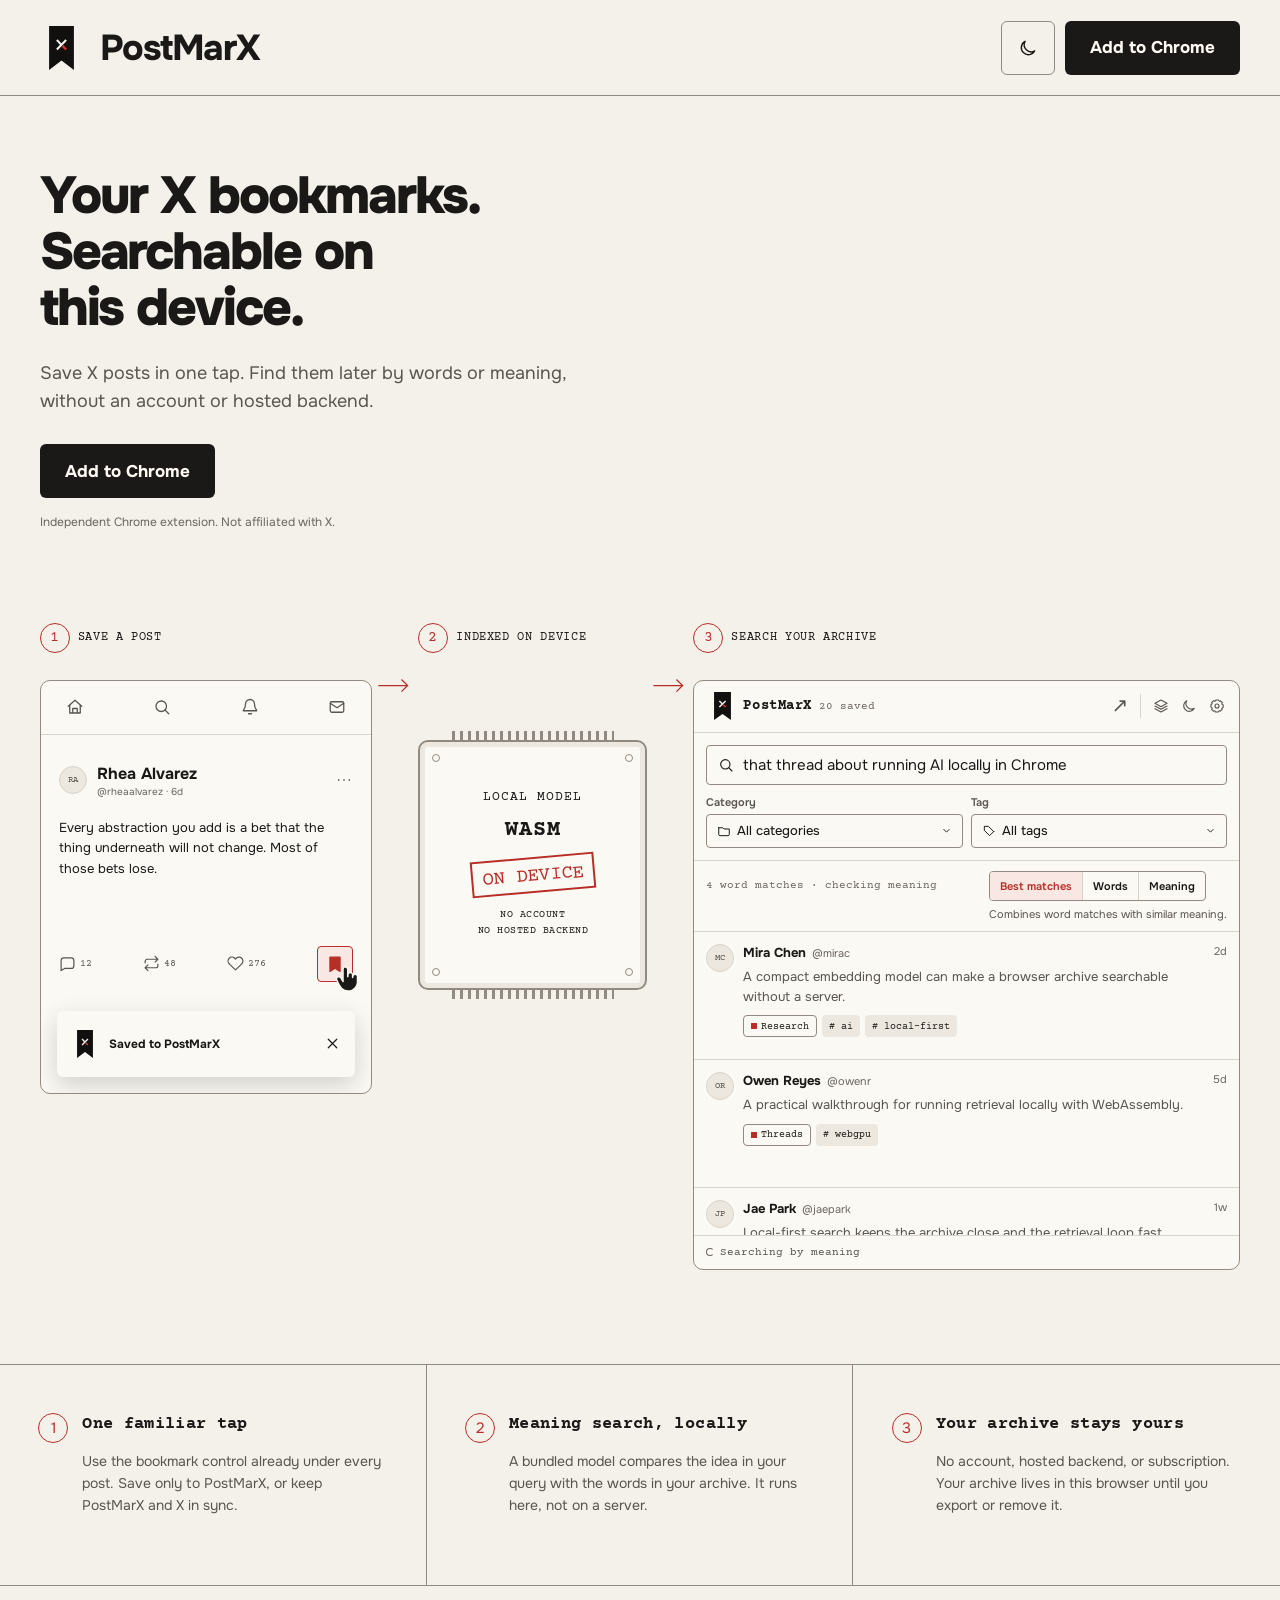
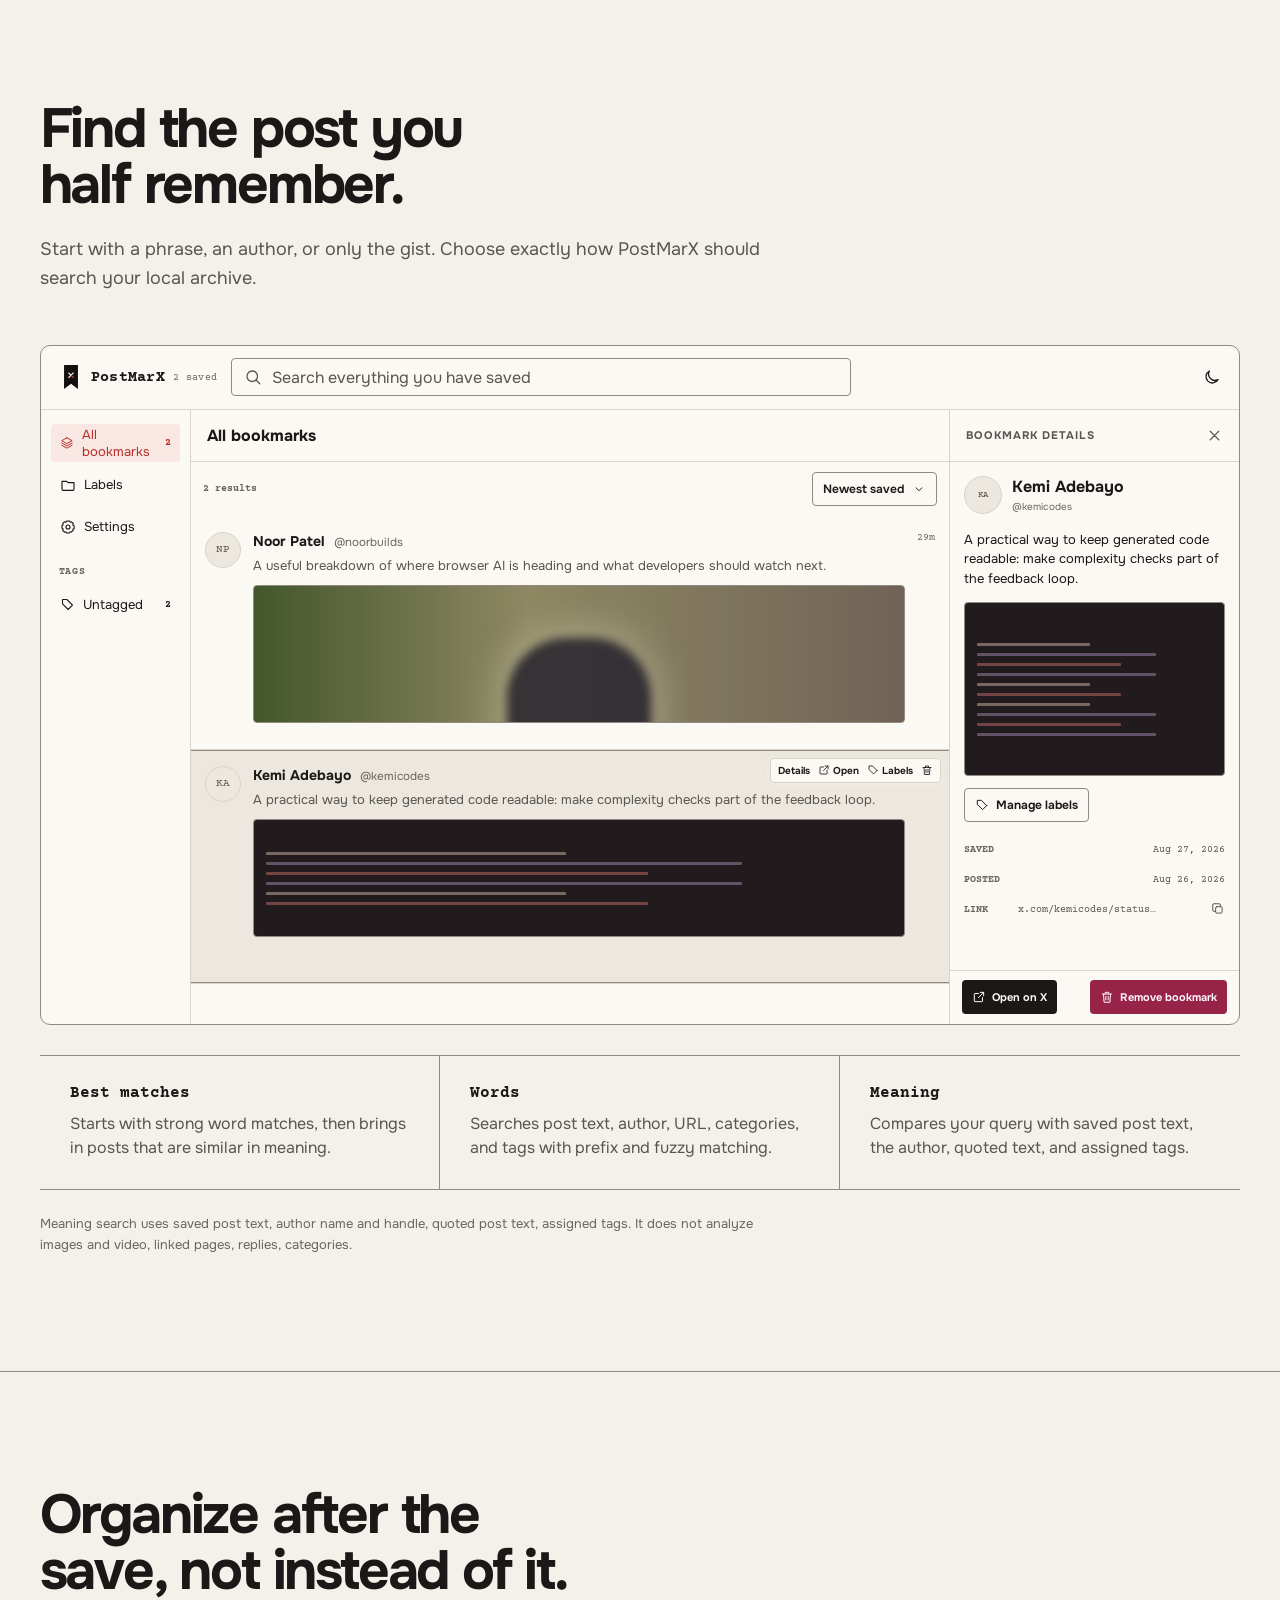
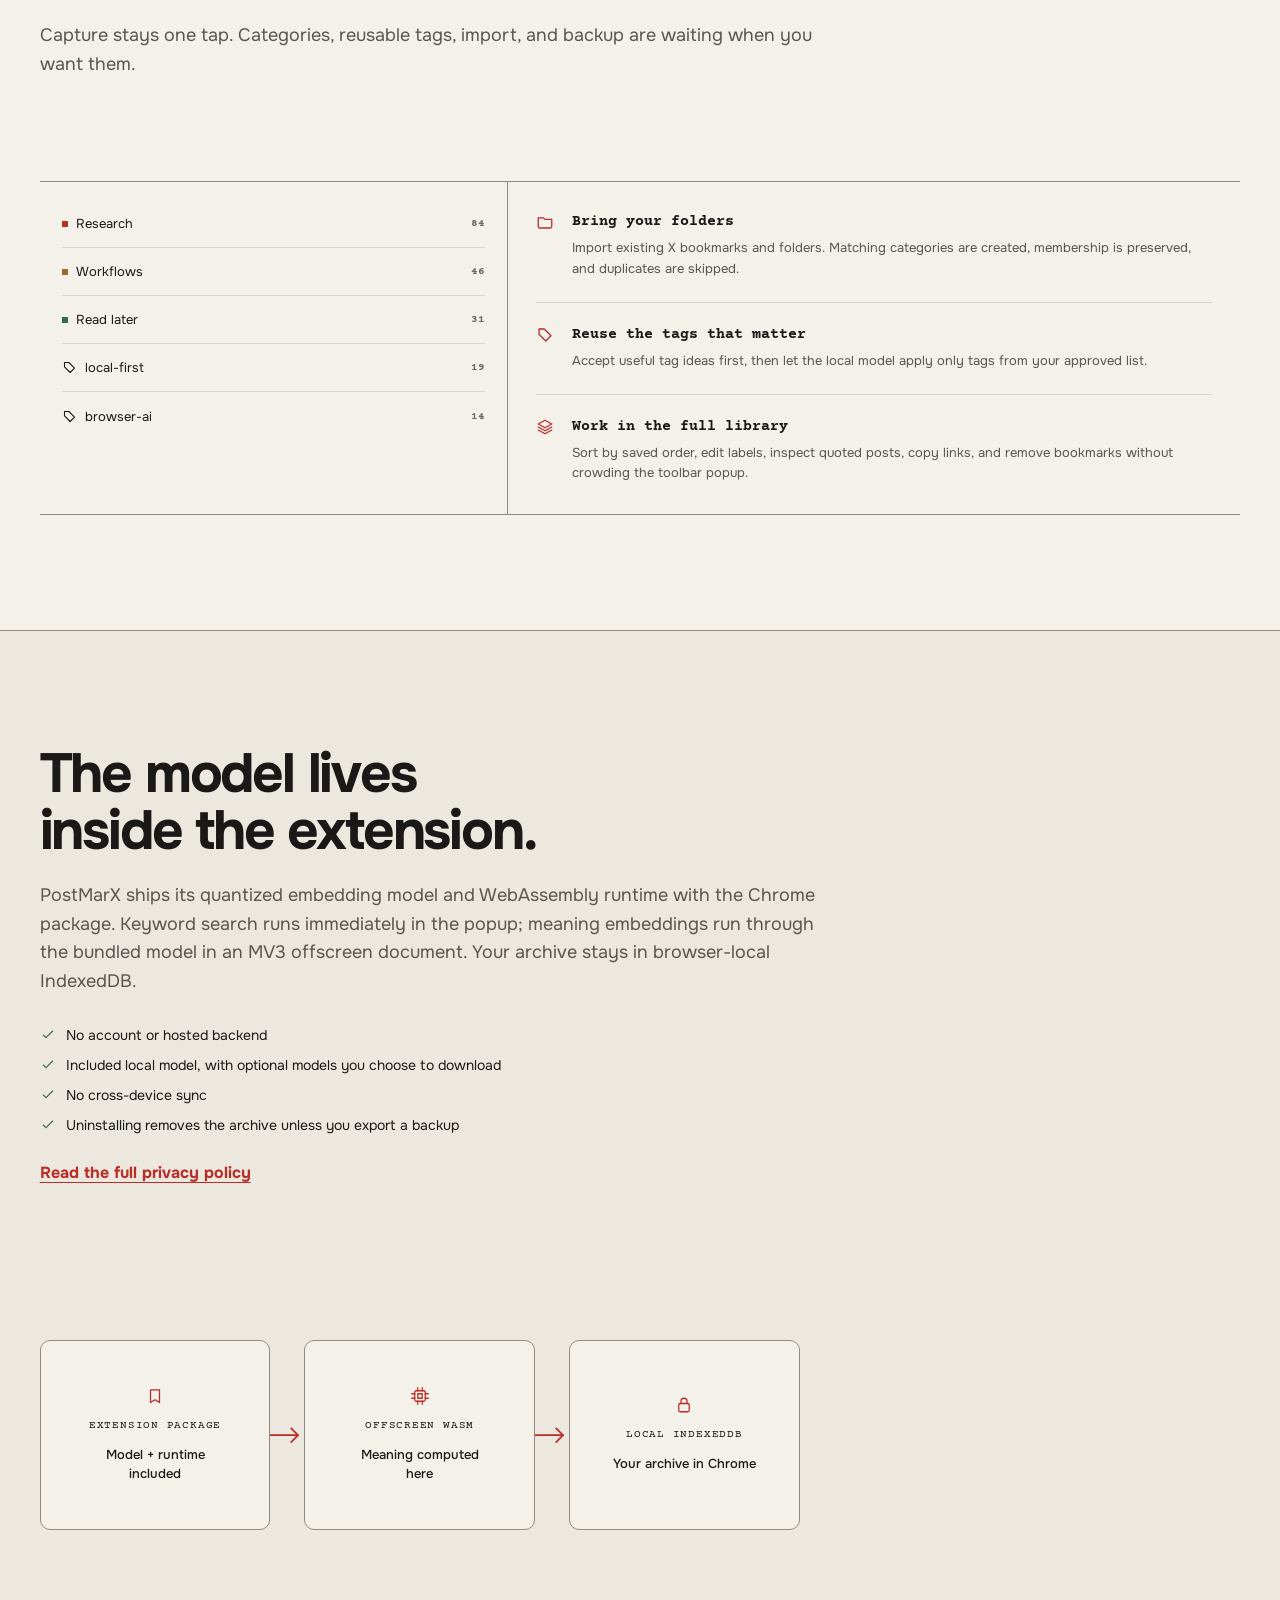
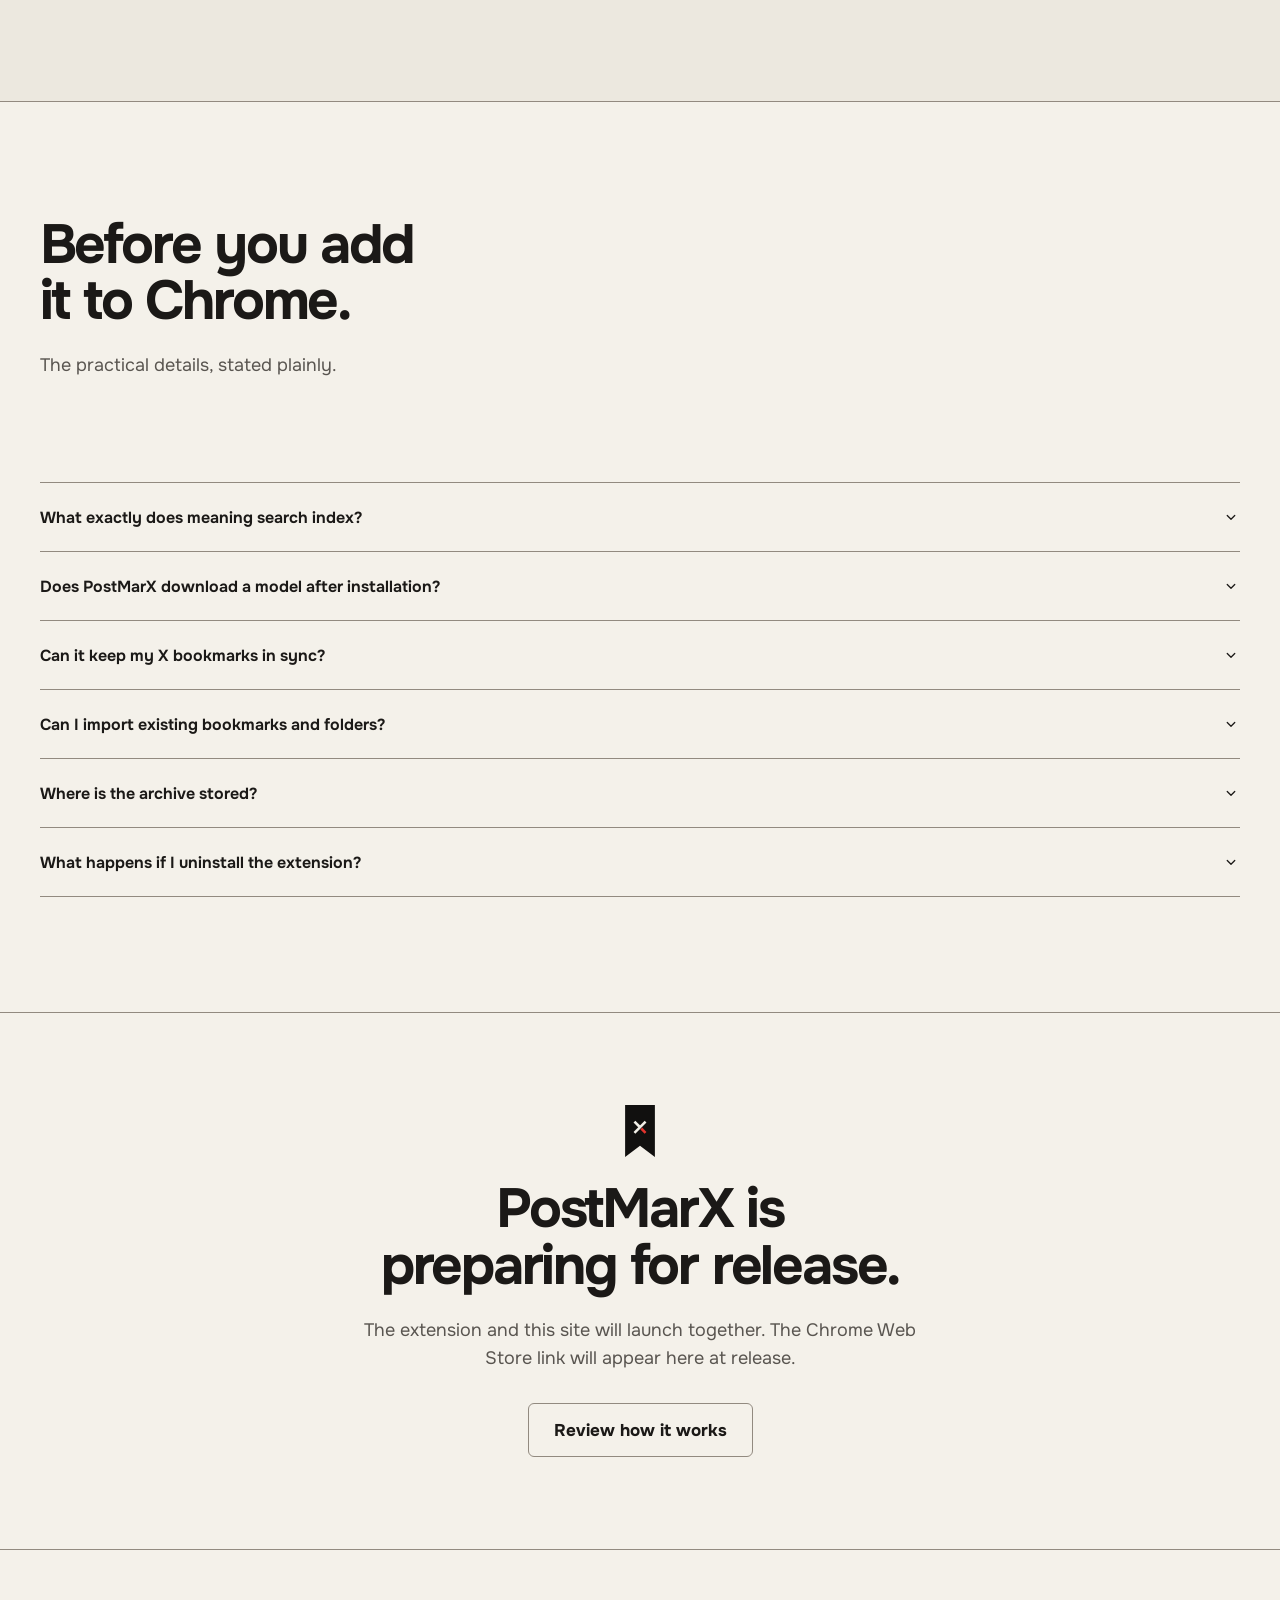
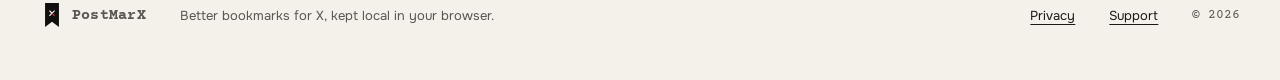
==== index.html @ 9039911f "Deploy website 40f8891fd29f" ====
<!doctype html>
<html lang="en">
  <head>
    <meta charset="UTF-8" />
    <meta name="viewport" content="width=device-width, initial-scale=1" />
    <meta name="theme-color" content="#f4f1ea" />
    <meta
      name="description"
      content="Save X bookmarks locally and find them later with private, on-device word and meaning search."
    />
    <link rel="icon" type="image/png" href="./icon-32.png" sizes="32x32" />
    <title>PostMarX | Better Bookmarks for X</title>
    <script type="module" crossorigin src="./assets/main-hSiP3x1t.js"></script>
    <link rel="stylesheet" crossorigin href="./assets/main-DnCQyGEs.css">
  </head>
  <body>
    <div id="app"></div>
  </body>
</html>
---- assets/main-DnCQyGEs.css ----
:root,[data-theme=light]{--lightningcss-light:initial;--lightningcss-dark: ;color-scheme:light;--pmx-bg:#f4f1ea;--pmx-surface:#fbf9f4;--pmx-surface-2:#ece8df;--pmx-surface-3:#ded9cf;--pmx-line:#d9d4ca;--pmx-line-strong:#928a80;--pmx-text:#1b1917;--pmx-text-2:#595550;--pmx-text-3:#6b665f;--pmx-action:#1b1917;--pmx-action-hover:#302c28;--pmx-on-action:#fff9f3;--pmx-accent:#b92d27;--pmx-accent-wash:#f8e7e3;--pmx-accent-line:#e2aca6;--pmx-danger:#972348;--pmx-danger-hover:#7e1a3b;--pmx-danger-wash:#f7e8ed;--pmx-on-danger:#fff7fa;--pmx-ok:#356b49;--pmx-radius-sm:4px;--pmx-radius:6px;--pmx-radius-lg:10px;--pmx-ease:cubic-bezier(.2, 0, 0, 1)}[data-theme=dark]{--lightningcss-light: ;--lightningcss-dark:initial;color-scheme:dark;--pmx-bg:#12110f;--pmx-surface:#1a1816;--pmx-surface-2:#24211e;--pmx-surface-3:#302c28;--pmx-line:#34302c;--pmx-line-strong:#777069;--pmx-text:#f3efe7;--pmx-text-2:#c1bab0;--pmx-text-3:#9d958b;--pmx-action:#e4ded4;--pmx-action-hover:#f3efe7;--pmx-on-action:#181614;--pmx-accent:#f06b62;--pmx-accent-wash:#3b211f;--pmx-accent-line:#80423e;--pmx-danger:#ff84a6;--pmx-danger-hover:#ffa0b9;--pmx-danger-wash:#3a1d29;--pmx-on-danger:#240b14;--pmx-ok:#76c690}@media (prefers-color-scheme:dark){:root:not([data-theme]){--lightningcss-light: ;--lightningcss-dark:initial;color-scheme:dark;--pmx-bg:#12110f;--pmx-surface:#1a1816;--pmx-surface-2:#24211e;--pmx-surface-3:#302c28;--pmx-line:#34302c;--pmx-line-strong:#777069;--pmx-text:#f3efe7;--pmx-text-2:#c1bab0;--pmx-text-3:#9d958b;--pmx-action:#e4ded4;--pmx-action-hover:#f3efe7;--pmx-on-action:#181614;--pmx-accent:#f06b62;--pmx-accent-wash:#3b211f;--pmx-accent-line:#80423e;--pmx-danger:#ff84a6;--pmx-danger-hover:#ffa0b9;--pmx-danger-wash:#3a1d29;--pmx-on-danger:#240b14;--pmx-ok:#76c690}}@font-face{font-family:Onest;src:url(./Onest-Variable-CUIqqgP9.woff2)format("woff2");font-weight:100 900;font-style:normal;font-display:swap}@font-face{font-family:Courier Prime;src:url(./CourierPrime-Regular-DXo6U2x0.ttf)format("truetype");font-weight:400;font-style:normal;font-display:swap}@font-face{font-family:Courier Prime;src:url(./CourierPrime-Bold-CsRXgBhi.ttf)format("truetype");font-weight:700;font-style:normal;font-display:swap}:root{font-synthesis:none;text-rendering:optimizelegibility;scroll-behavior:smooth;--font-voice:"Courier Prime", "Courier New", monospace;--page-gutter:clamp(24px, 3.1vw, 52px);--page-max:1536px;font-family:Onest,ui-sans-serif,system-ui,sans-serif}*{box-sizing:border-box}.sr-only{clip:rect(0, 0, 0, 0);white-space:nowrap;border:0;width:1px;height:1px;padding:0;position:absolute;overflow:hidden}html,body,#app{min-height:100%;margin:0}body{background:var(--pmx-bg);color:var(--pmx-text)}body,button,a{font-family:inherit}a{color:inherit;text-underline-offset:4px;text-decoration-thickness:1px}button{color:inherit}::selection{background:var(--pmx-accent);color:var(--pmx-on-action)}::-webkit-scrollbar{width:10px}::-webkit-scrollbar-track{background:var(--pmx-bg)}::-webkit-scrollbar-thumb{background:var(--pmx-line-strong);border:3px solid var(--pmx-bg)}:focus-visible{outline:2px solid var(--pmx-accent);outline-offset:3px}[data-anchor-focus]:focus{outline:2px solid var(--pmx-accent);outline-offset:8px}.site-shell{background:var(--pmx-bg);min-width:320px;overflow:clip}.site-header{width:min(100%, var(--page-max));min-height:96px;padding:0 var(--page-gutter);border-bottom:1px solid var(--pmx-line-strong);grid-template-columns:1fr auto auto;align-items:center;gap:clamp(28px,4vw,68px);margin:0 auto;display:grid}.site-brand{letter-spacing:-.035em;align-items:center;gap:16px;width:fit-content;font-size:36px;font-weight:760;text-decoration:none;display:inline-flex}.brand-mark{object-fit:contain}.site-brand__mark{width:44px;height:44px}[data-theme=dark] .brand-mark{content:url("data:image/svg+xml,%3csvg%20xmlns='http://www.w3.org/2000/svg'%20width='537.5579'%20height='925.6'%20viewBox='243.2211%2049.2000%20537.5579%20925.6000'%3e%3ctitle%3ePostMarX%20Dark%20Icon%3c/title%3e%3cdesc%3eCanonical%20PostMarX%20bookmark%20icon.%3c/desc%3e%3cpath%20class='ribbon'%20d='%20M%20245.2211%2051.2000%20H%20778.7789%20V%20972.8000%20L%20512%20773.3895%20L%20245.2211%20972.8000%20Z'%20fill='%23F2EFE8'/%3e%3cg%20%3e%3cline%20x1='412.2947'%20y1='544.3368'%20x2='611.7053'%20y2='344.9263'%20stroke='%2311100F'%20stroke-width='45.8105'%20stroke-linecap='butt'/%3e%3cline%20x1='412.2947'%20y1='344.9263'%20x2='503.9158'%20y2='436.5474'%20stroke='%2311100F'%20stroke-width='45.8105'%20stroke-linecap='butt'/%3e%3cline%20x1='534.9053'%20y1='467.5368'%20x2='611.7053'%20y2='544.3368'%20stroke='%23E2342D'%20stroke-width='45.8105'%20stroke-linecap='butt'/%3e%3c/g%3e%3c/svg%3e")}.site-brand--small{font-family:var(--font-voice);letter-spacing:.02em;gap:8px;font-size:15px;font-weight:700}.site-brand--small .site-brand__mark{width:24px;height:24px}.site-header nav{align-items:center;gap:clamp(24px,3vw,46px);display:flex}.site-header nav a{align-items:center;min-height:44px;font-size:17px;text-decoration:none;display:inline-flex}.site-header nav a:hover{color:var(--pmx-accent)}.site-header__actions{align-items:center;gap:10px;display:flex}.theme-toggle{border:1px solid var(--pmx-line-strong);border-radius:var(--pmx-radius);width:54px;height:54px;color:var(--pmx-text);cursor:pointer;transition:background .14s var(--pmx-ease), transform .14s var(--pmx-ease);background:0 0;place-items:center;padding:0;display:grid}.theme-toggle:hover{background:var(--pmx-surface-2)}.theme-toggle:active{transform:translateY(1px)}.chrome-cta,.secondary-action{background:var(--pmx-action);width:fit-content;min-height:54px;color:var(--pmx-on-action);border-radius:var(--pmx-radius);transition:background .14s var(--pmx-ease), transform .14s var(--pmx-ease);justify-content:center;align-items:center;padding:0 25px;font-size:17px;font-weight:720;text-decoration:none;display:inline-flex}.chrome-cta:hover{background:var(--pmx-action-hover);transform:translateY(-1px)}.chrome-cta:active{transform:translateY(1px)}.site-header__cta{min-height:54px}.hero{width:min(100%, var(--page-max));min-height:706px;padding:44px var(--page-gutter) 40px;grid-template-columns:minmax(405px,.86fr) minmax(880px,2.14fr);align-items:center;gap:clamp(24px,2.6vw,44px);margin:0 auto;display:grid}.hero__copy{align-self:center;padding-bottom:12px}.hero__copy h1{letter-spacing:-.04em;text-wrap:nowrap;width:max-content;max-width:none;margin:0 0 24px;font-size:clamp(48px,3.52vw,54px);font-weight:840;line-height:1.08}.hero__copy h1 span{white-space:nowrap}.hero__copy>p{max-width:32ch;color:var(--pmx-text-2);margin:0 0 28px;font-size:18px;line-height:1.55}.hero__copy small{color:var(--pmx-text-3);margin-top:16px;font-size:12px;display:block}.product-flow{grid-template-columns:minmax(235px,.9fr) 38px minmax(170px,.62fr) 38px minmax(400px,1.48fr);align-items:start;gap:10px;width:100%;margin:0;display:grid}.flow-stage{min-width:0}.stage-legend{min-height:52px;font-family:var(--font-voice);text-transform:uppercase;letter-spacing:.08em;white-space:nowrap;align-items:center;gap:12px;margin:0 0 16px;display:flex}.stage-legend span,.proof-strip article>span{border:1px solid var(--pmx-accent);width:30px;height:30px;color:var(--pmx-accent);border-radius:50%;flex:none;place-items:center;font-size:15px;display:grid}.stage-legend b{font-size:14px;font-weight:400}.save-card{border:1px solid var(--pmx-line-strong);border-radius:var(--pmx-radius-lg);background:var(--pmx-surface);flex-direction:column;height:414px;display:flex;overflow:hidden}.save-card__chrome{border-bottom:1px solid var(--pmx-line);min-height:54px;color:var(--pmx-text-2);justify-content:space-between;align-items:center;padding:0 25px;display:flex}.save-card__post{padding:28px 18px 20px}.save-card__author,.library-demo__detail-author{align-items:center;gap:10px;display:flex}.save-card__author>p,.library-demo__detail-author p{gap:1px;min-width:0;margin:0;display:grid}.save-card__author strong,.save-card__author small{white-space:nowrap;text-overflow:ellipsis;overflow:hidden}.save-card__author small,.library-demo__detail-author small{color:var(--pmx-text-3);font-size:10px}.save-card__author>svg{margin-left:auto}.save-card__post>p{min-height:118px;margin:20px 0 10px;font-size:13px;line-height:1.6}.save-card__actions{color:var(--pmx-text-2);font-family:var(--font-voice);justify-content:space-between;align-items:center;font-size:10px;display:flex}.save-card__actions>span{align-items:center;gap:4px;display:inline-flex}.save-card__bookmark{border:1px solid var(--pmx-accent);border-radius:var(--pmx-radius-sm);background:var(--pmx-accent-wash);width:36px;height:36px;color:var(--pmx-accent);place-items:center;position:relative;display:grid!important}.save-card__bookmark-glyph{fill:currentColor}.save-card__click-pointer{z-index:1;color:var(--pmx-text);filter:drop-shadow(-1px 0 var(--pmx-surface)) drop-shadow(1px 0 var(--pmx-surface)) drop-shadow(0 -1px var(--pmx-surface)) drop-shadow(0 1px var(--pmx-surface));pointer-events:none;position:absolute;top:19px;left:16px}.save-card__toast{border-radius:var(--pmx-radius);background:var(--pmx-surface);grid-template-columns:auto 1fr auto;align-items:center;gap:10px;min-height:66px;margin:auto 16px 16px;padding:10px 14px;font-size:12px;display:grid;box-shadow:0 8px 24px #1b19172e}.save-card__toast-mark{width:28px;height:28px}.flow-arrow{color:var(--pmx-accent);margin-top:66px;overflow:hidden}.flow-arrow svg,.local-path>svg{fill:none;stroke:currentColor;stroke-width:2px;stroke-linecap:square;stroke-linejoin:miter;width:100%;display:block}.flow-arrow svg{animation:route-signal .82s var(--pmx-ease) both}@keyframes route-signal{0%{clip-path:inset(0 100% 0 0)}to{clip-path:inset(0)}}.model-plate{border:2px solid var(--pmx-line-strong);border-radius:var(--pmx-radius-lg);background:var(--pmx-surface);height:250px;box-shadow:inset 0 0 0 5px var(--pmx-surface-2);font-family:var(--font-voice);text-align:center;flex-direction:column;justify-content:center;align-items:center;gap:14px;margin-top:76px;display:flex;position:relative}.model-plate:before,.model-plate:after{content:"";background:repeating-linear-gradient(90deg, var(--pmx-line-strong) 0 3px, transparent 3px 8px);width:72%;height:10px;position:absolute;left:14%}.model-plate:before{top:-11px}.model-plate:after{bottom:-11px}.model-plate>span{letter-spacing:.08em;font-size:13px}.model-plate>strong{letter-spacing:.05em;font-size:22px}.model-plate>b{border:2px solid var(--pmx-accent);color:var(--pmx-accent);letter-spacing:.02em;padding:7px 9px 4px;font-size:19px;font-weight:400;transform:rotate(-5deg)}.model-plate>small{letter-spacing:.05em;font-size:10px;line-height:1.65}.model-plate__pin{border:1px solid var(--pmx-line-strong);border-radius:50%;width:8px;height:8px;position:absolute}.model-plate__pin--one{top:12px;left:12px}.model-plate__pin--two{top:12px;right:12px}.model-plate__pin--three{bottom:12px;left:12px}.model-plate__pin--four{bottom:12px;right:12px}.search-demo{border:1px solid var(--pmx-line-strong);border-radius:var(--pmx-radius-lg);background:var(--pmx-surface);flex-direction:column;height:590px;font-size:13px;display:flex;overflow:hidden}.search-demo__header{border-bottom:1px solid var(--pmx-line);justify-content:space-between;align-items:center;min-height:52px;padding:0 14px;display:flex}.search-demo__brand,.search-demo__tools,.search-demo__author,.search-demo__chips,.search-demo__status>span,.library-demo__status>span{align-items:center;display:flex}.search-demo__brand{font-family:var(--font-voice);gap:7px}.search-demo__brand strong{letter-spacing:.04em;font-size:14px}.search-demo__brand span{color:var(--pmx-text-3);font-size:11px}.search-demo__mark{width:28px;height:28px}.search-demo__tools{color:var(--pmx-text-2);gap:12px}.search-demo__tools:before{content:"↗";border-right:1px solid var(--pmx-line);align-items:center;min-height:24px;padding-right:12px;font-size:20px;line-height:1;display:inline-flex}.search-demo__tools svg{width:16px;height:16px}.search-demo__controls{border-bottom:1px solid var(--pmx-line);padding:12px}.search-demo__query{border:1px solid var(--pmx-line-strong);border-radius:var(--pmx-radius-sm);white-space:nowrap;align-items:center;gap:9px;min-height:40px;padding:0 11px;font-size:15px;display:flex;overflow:hidden}.search-demo__query span{text-overflow:ellipsis;overflow:hidden}.search-demo__filters{grid-template-columns:1fr 1fr;gap:8px;margin-top:10px;display:grid}.search-demo__filter{grid-template-columns:minmax(0,1fr);gap:5px;min-width:0;display:grid}.search-demo__filter small{color:var(--pmx-text-2);grid-column:1;font-size:11px;font-weight:600}.search-demo__filter b{border:1px solid var(--pmx-line-strong);border-radius:var(--pmx-radius-sm);grid-area:2/1;align-items:center;gap:6px;min-height:34px;padding:0 34px 0 10px;font-size:13px;font-weight:450;display:flex}.search-demo__filter>svg{pointer-events:none;grid-area:2/1;place-self:center end;margin-right:10px}.search-demo__summary{grid-template-columns:minmax(max-content,1fr) auto;align-items:start;gap:6px 12px;padding:10px 12px;display:grid}.search-demo__summary>span{color:var(--pmx-text-3);font-family:var(--font-voice);align-self:center;font-size:11px}.search-demo__modes,.mode-switch{border:1px solid var(--pmx-line-strong);border-radius:var(--pmx-radius-sm);width:fit-content;margin:0;display:flex;overflow:hidden}.search-demo__modes span,.mode-switch span{border-right:1px solid var(--pmx-line);align-items:center;min-height:28px;padding:0 10px;font-size:11px;font-weight:600;display:inline-flex}.search-demo__modes span:last-child,.mode-switch span:last-child{border-right:0}.search-demo__modes span[data-active=true],.mode-switch span[data-active=true]{background:var(--pmx-accent-wash);color:var(--pmx-accent)}.search-demo__summary p{color:var(--pmx-text-2);text-align:right;grid-column:2;margin:0;font-size:11px;line-height:1.35}.search-demo__results{flex:1;min-height:0;overflow:hidden}.search-demo__result{border-top:1px solid var(--pmx-line);grid-template-columns:28px 1fr auto;align-items:start;gap:9px;min-height:128px;padding:12px;display:grid}.search-demo__avatar{border:1px solid var(--pmx-line);background:var(--pmx-surface-2);width:28px;height:28px;color:var(--pmx-text-2);font-family:var(--font-voice);border-radius:50%;place-items:center;font-size:9px;display:grid}.search-demo__result-copy{min-width:0}.search-demo__author{gap:6px}.search-demo__author strong{font-size:13px}.search-demo__author span,.search-demo__result>time{color:var(--pmx-text-3);font-size:11px}.search-demo__result-copy>p{color:var(--pmx-text-2);margin:6px 0 9px;font-size:13px;line-height:1.5}.search-demo__chips{flex-wrap:wrap;gap:5px}.search-demo__chip{border-radius:var(--pmx-radius-sm);background:var(--pmx-surface-2);min-height:22px;font-family:var(--font-voice);align-items:center;gap:4px;padding:0 7px;font-size:10px;display:inline-flex}.search-demo__chip[data-category=true]{border:1px solid var(--pmx-line-strong);background:0 0}.search-demo__chip i,.library-demo__sidebar i,.library-demo__detail i,.organize-docket__rail i{background:var(--pmx-accent);width:6px;height:6px;display:inline-block}i[data-color=ochre]{background:#9b6d24}i[data-color=green]{background:var(--pmx-ok)}.search-demo__status,.library-demo__status{border-top:1px solid var(--pmx-line);min-height:34px;font-family:var(--font-voice);color:var(--pmx-text-2);white-space:nowrap;justify-content:space-between;align-items:center;padding:0 12px;font-size:11px;display:flex}.search-demo__status i,.library-demo__status i{border:1px solid var(--pmx-ok);background:var(--pmx-ok);border-radius:50%;width:8px;height:8px;margin-right:6px}.search-demo__status .search-demo__status-spinner{border-color:var(--pmx-text-3);background:0 0;border-right-color:#0000}.proof-strip{width:min(100%, var(--page-max));border-top:1px solid var(--pmx-line-strong);border-bottom:1px solid var(--pmx-line-strong);grid-template-columns:repeat(3,1fr);min-height:222px;margin:0 auto;display:grid}.proof-strip article{border-right:1px solid var(--pmx-line-strong);grid-template-columns:30px 1fr;align-items:start;gap:14px;padding:48px clamp(26px,3vw,54px);display:grid}.proof-strip article:last-child{border-right:0}.proof-strip h2{font-family:var(--font-voice);letter-spacing:.02em;margin:2px 0 16px;font-size:17px}.proof-strip p{max-width:39ch;color:var(--pmx-text-2);margin:0;font-size:14px;line-height:1.6}.section{width:min(100%, var(--page-max));padding:clamp(84px, 9vw, 140px) var(--page-gutter);border-bottom:1px solid var(--pmx-line-strong);margin:0 auto}.section-heading{max-width:780px;margin-bottom:52px}.section-heading h2,.privacy-section h2,.install-section h2{letter-spacing:-.04em;text-wrap:balance;max-width:15ch;margin:0 0 22px;font-size:clamp(38px,4.3vw,68px);line-height:1.02}.section-heading>p,.privacy-section__copy>p,.install-section>p{max-width:65ch;color:var(--pmx-text-2);margin:0;font-size:18px;line-height:1.6}.library-demo{border:1px solid var(--pmx-line-strong);border-radius:var(--pmx-radius-lg);background:var(--pmx-surface);grid-template-rows:64px 1fr;grid-template-columns:190px minmax(440px,1fr) minmax(310px,.72fr);min-height:680px;margin:0;display:grid;overflow:hidden}.library-demo__header{border-bottom:1px solid var(--pmx-line);grid-column:1/-1;grid-template-columns:190px minmax(300px,620px) 1fr;align-items:center;gap:22px;padding:0 18px;display:grid}.library-demo__brand small{color:var(--pmx-text-3);font-family:var(--font-voice);white-space:nowrap;font-size:10px;font-weight:400}.library-demo__search{border:1px solid var(--pmx-line-strong);border-radius:var(--pmx-radius-sm);min-height:38px;color:var(--pmx-text-2);align-items:center;gap:10px;padding:0 12px;display:flex}.library-demo__theme{justify-self:end;place-items:center;display:grid}.library-demo__sidebar{border-right:1px solid var(--pmx-line);flex-direction:column;gap:4px;min-width:0;padding:14px 10px;font-size:13px;display:flex}.library-demo__sidebar>strong{color:var(--pmx-text-3);font-family:var(--font-voice);letter-spacing:.08em;margin:16px 8px 5px;font-size:10px}.library-demo__sidebar>span{border-radius:var(--pmx-radius-sm);align-items:center;gap:8px;min-height:38px;padding:0 9px;display:flex}.library-demo__sidebar>span[data-active=true]{background:var(--pmx-accent-wash);color:var(--pmx-accent)}.library-demo__sidebar b{font-family:var(--font-voice);margin-left:auto;font-size:10px}.library-demo__main{min-width:0;overflow:hidden}.library-demo__titlebar{border-bottom:1px solid var(--pmx-line);align-items:center;min-height:52px;padding:0 16px;font-size:16px;font-weight:720;display:flex}.library-demo__toolbar{justify-content:space-between;align-items:center;min-height:54px;padding:0 12px;display:flex}.library-demo__toolbar strong{color:var(--pmx-text-3);font-family:var(--font-voice);font-size:10px}.library-demo__toolbar>span{border:1px solid var(--pmx-line-strong);border-radius:var(--pmx-radius-sm);align-items:center;gap:8px;min-height:34px;padding:0 10px;font-size:12px;font-weight:620;display:inline-flex}.library-demo__rows>article{border-bottom:1px solid var(--pmx-line);grid-template-columns:36px minmax(0,1fr) auto;align-content:start;gap:12px;min-height:234px;padding:16px 14px;display:grid;position:relative}.library-demo__rows>article[data-selected=true]{background:var(--pmx-surface-2);box-shadow:inset 0 1px var(--pmx-line-strong), inset 0 -1px var(--pmx-line-strong)}.library-demo__rows .search-demo__avatar{width:36px;height:36px;font-size:11px}.library-demo__rows h3{margin:0;font-size:14px}.library-demo__rows h3 small{color:var(--pmx-text-3);margin-left:5px;font-weight:400}.library-demo__rows p{color:var(--pmx-text-2);margin:7px 0 10px;font-size:13px;line-height:1.45}.library-demo__rows time{color:var(--pmx-text-3);font-family:var(--font-voice);font-size:10px}.library-demo__row-copy{min-width:0}.library-demo__row-actions{border:1px solid var(--pmx-line);border-radius:var(--pmx-radius-sm);background:var(--pmx-surface);box-shadow:0 2px 7px color-mix(in srgb, var(--pmx-bg) 65%, transparent);align-items:center;gap:8px;padding:5px 7px;font-size:10px;font-weight:650;display:flex;position:absolute;top:8px;right:8px}.library-demo__row-actions span{white-space:nowrap;align-items:center;gap:3px;display:inline-flex}.library-demo__media{border:1px solid var(--pmx-line-strong);border-radius:var(--pmx-radius-sm);width:100%;height:138px;overflow:hidden}.library-demo__media--photo{background:linear-gradient(90deg, #33481ae6, #777144c7 42%, #615346e0), var(--pmx-surface-3)}.library-demo__media--photo span{filter:blur(5px);background:#2b2730e0;border-radius:42% 42% 12% 12%;width:22%;height:105%;margin:8% auto 0;display:block;box-shadow:0 0 34px 12px #e6e2cb4d}.library-demo__media--code{background:#211b1e;align-content:center;gap:7px;padding:12px;display:grid}.library-demo__media--code span{width:calc(48% + var(--code-line,0%));opacity:.66;background:#a89183;border-radius:1px;height:3px}.library-demo__media--code span:nth-child(2n){background:#846f8f;width:76%}.library-demo__media--code span:nth-child(3n){background:#9e5c58;width:61%}.library-demo__media--compact{height:118px}.library-demo__detail{border-left:1px solid var(--pmx-line);flex-direction:column;min-width:0;display:flex}.library-demo__detail>header{border-bottom:1px solid var(--pmx-line);min-height:52px;color:var(--pmx-text-2);letter-spacing:.08em;text-transform:uppercase;justify-content:space-between;align-items:center;padding:0 16px;font-size:11px;font-weight:700;display:flex}.library-demo__detail-body{flex:1;min-height:0;padding:16px}.library-demo__detail-author{align-items:center;gap:10px;display:flex}.library-demo__detail-author .search-demo__avatar{width:38px;height:38px}.library-demo__detail-author strong,.library-demo__detail-author small{display:block}.library-demo__detail-author p{margin:0}.library-demo__detail-author small{color:var(--pmx-text-3);margin-top:2px}.library-demo__detail-body>p{margin:16px 0 14px;font-size:13px;line-height:1.5}.library-demo__detail .library-demo__media{height:174px}.library-demo__manage-labels{border:1px solid var(--pmx-line-strong);border-radius:var(--pmx-radius-sm);align-items:center;gap:7px;width:fit-content;min-height:34px;margin:12px 0;padding:0 10px;font-size:12px;font-weight:650;display:inline-flex}.library-demo__detail dl{margin:0}.library-demo__detail dl>div{grid-template-columns:54px minmax(0,1fr);align-items:center;min-height:30px;font-size:10px;display:grid}.library-demo__detail dt{color:var(--pmx-text-3);font-family:var(--font-voice);text-transform:uppercase;font-weight:700}.library-demo__detail dd{min-width:0;color:var(--pmx-text-2);font-family:var(--font-voice);white-space:nowrap;text-overflow:ellipsis;justify-content:flex-end;align-items:center;gap:7px;margin:0;display:flex;overflow:hidden}.library-demo__icon-action{place-items:center;margin-left:auto;display:grid}.library-demo__detail-actions{border-top:1px solid var(--pmx-line);justify-content:space-between;align-items:center;gap:8px;min-height:54px;padding:0 16px;display:flex}.library-demo__detail-actions span{border-radius:var(--pmx-radius-sm);background:var(--pmx-action);min-height:34px;color:var(--pmx-on-action);white-space:nowrap;align-items:center;gap:6px;padding:0 10px;font-size:11px;font-weight:650;display:inline-flex}.library-demo__detail-actions span:last-child{background:var(--pmx-danger);color:var(--pmx-on-danger)}.mode-switch{margin:0}.mode-explanations{border-top:1px solid var(--pmx-line-strong);border-bottom:1px solid var(--pmx-line-strong);grid-template-columns:repeat(3,1fr);margin-top:30px;display:grid}.mode-explanations article{border-right:1px solid var(--pmx-line-strong);padding:28px 30px}.mode-explanations article:last-child{border-right:0}.mode-explanations h3{font-family:var(--font-voice);margin:0 0 10px;font-size:16px}.mode-explanations p{color:var(--pmx-text-2);margin:0;line-height:1.55}.scope-note{max-width:80ch;color:var(--pmx-text-3);margin:24px 0 0;font-size:13px;line-height:1.6}.organize-section{grid-template-columns:minmax(330px,.75fr) minmax(600px,1.25fr);gap:clamp(50px,8vw,130px);display:grid}.organize-section .section-heading{margin:0}.organize-docket{border-top:1px solid var(--pmx-line-strong);border-bottom:1px solid var(--pmx-line-strong);grid-template-columns:minmax(220px,.78fr) minmax(340px,1.22fr);display:grid}.organize-docket__rail{border-right:1px solid var(--pmx-line-strong);margin:0;padding:18px 22px}.organize-docket__rail>div{border-bottom:1px solid var(--pmx-line);justify-content:space-between;align-items:center;min-height:48px;font-size:13px;display:flex}.organize-docket__rail>div:last-child{border-bottom:0}.organize-docket__rail span{align-items:center;gap:8px;display:flex}.organize-docket__rail b{color:var(--pmx-text-3);font-family:var(--font-voice);font-size:11px}.organize-docket__copy{padding:8px 28px}.organize-docket__copy article{border-bottom:1px solid var(--pmx-line);grid-template-columns:24px 1fr;column-gap:12px;padding:23px 0;display:grid}.organize-docket__copy article:last-child{border-bottom:0}.organize-docket__copy svg{color:var(--pmx-accent);grid-row:1/3}.organize-docket__copy h3{font-family:var(--font-voice);margin:0 0 8px;font-size:15px}.organize-docket__copy p{color:var(--pmx-text-2);margin:0;font-size:13px;line-height:1.55}.privacy-section{background:var(--pmx-surface-2);grid-template-columns:minmax(360px,.78fr) minmax(650px,1.22fr);align-items:center;gap:clamp(50px,8vw,130px);display:grid}.privacy-section__copy ul{gap:12px;margin:30px 0 0;padding:0;list-style:none;display:grid}.privacy-section__copy li{align-items:center;gap:10px;font-size:14px;display:flex}.privacy-section__copy li svg{color:var(--pmx-ok)}.text-link{color:var(--pmx-accent);margin-top:28px;font-weight:700;display:inline-block}.local-path{grid-template-columns:repeat(3,minmax(150px,1fr) 46px);align-items:center;min-height:300px;margin:0;display:grid}.local-path>div{border:1px solid var(--pmx-line-strong);border-radius:var(--pmx-radius-lg);background:var(--pmx-bg);text-align:center;flex-direction:column;justify-content:center;align-items:center;gap:14px;min-height:190px;padding:30px 18px;display:flex}.local-path>div svg{color:var(--pmx-accent)}.local-path>div span{font-family:var(--font-voice);letter-spacing:.07em;font-size:11px}.local-path>div b{max-width:16ch;font-size:13px;font-weight:500;line-height:1.45}.local-path>svg{color:var(--pmx-accent)}.local-path>div:last-child{grid-column:5}.faq-section{grid-template-columns:minmax(340px,.75fr) minmax(560px,1.25fr);gap:clamp(60px,8vw,140px);display:grid}.faq-section .section-heading{margin:0}.faq-list{border-top:1px solid var(--pmx-line-strong)}.faq-list details{border-bottom:1px solid var(--pmx-line-strong)}.faq-list summary{cursor:pointer;justify-content:space-between;align-items:center;gap:20px;min-height:68px;font-weight:650;list-style:none;display:flex}.faq-list summary::-webkit-details-marker{display:none}.faq-list summary svg{transition:transform .14s var(--pmx-ease);flex:none}.faq-list details[open] summary svg{transform:rotate(180deg)}.faq-list details p{max-width:68ch;color:var(--pmx-text-2);margin:-4px 44px 24px 0;line-height:1.65}.install-section{width:min(100%, var(--page-max));min-height:490px;padding:92px var(--page-gutter);border-bottom:1px solid var(--pmx-line-strong);text-align:center;flex-direction:column;justify-content:center;align-items:center;margin:0 auto;display:flex}.install-section__mark{width:52px;height:52px;margin-bottom:24px}.install-section h2{max-width:16ch}.install-section>p{max-width:48ch;margin-bottom:30px}.secondary-action{color:var(--pmx-text);border:1px solid var(--pmx-line-strong);background:0 0}.secondary-action:hover{color:var(--pmx-accent);border-color:var(--pmx-accent)}.policy-page{width:min(100%, var(--page-max));padding:clamp(70px, 8vw, 126px) var(--page-gutter);border-bottom:1px solid var(--pmx-line-strong);margin:0 auto}.policy-page__hero{max-width:920px;margin-bottom:clamp(48px,6vw,88px)}.policy-page__eyebrow{color:var(--pmx-accent);font-family:var(--font-voice);letter-spacing:.08em;text-transform:uppercase;margin:0 0 18px;font-size:13px;font-weight:700}.policy-page__hero h1{letter-spacing:-.05em;margin:0 0 24px;font-size:clamp(50px,7vw,96px);line-height:.98}.policy-page__hero>p:last-child{max-width:68ch;color:var(--pmx-text-2);margin:0;font-size:clamp(17px,2vw,21px);line-height:1.65}.policy-page__grid,.support-grid{border-top:1px solid var(--pmx-line-strong);border-left:1px solid var(--pmx-line-strong);grid-template-columns:repeat(2,minmax(0,1fr));display:grid}.policy-card{border-right:1px solid var(--pmx-line-strong);border-bottom:1px solid var(--pmx-line-strong);background:var(--pmx-surface);min-width:0;padding:clamp(28px,3.5vw,52px)}.policy-card h2,.support-hub h2{font-family:var(--font-voice);letter-spacing:-.015em;margin:0 0 20px;font-size:clamp(19px,2vw,25px);line-height:1.25}.policy-card p,.policy-card li,.support-hub p{color:var(--pmx-text-2);font-size:15px;line-height:1.72}.policy-card p{margin:0 0 16px}.policy-card p:last-child{margin-bottom:0}.policy-card ol,.policy-card ul{margin:0;padding-left:1.35em}.policy-card li+li{margin-top:12px}.support-hub{border:1px solid var(--pmx-line-strong);background:var(--pmx-surface-2);grid-template-columns:minmax(0,1fr) auto;align-items:center;gap:clamp(28px,5vw,74px);margin-top:clamp(48px,6vw,80px);padding:clamp(30px,4vw,58px);display:grid}.support-hub h2{margin-bottom:12px}.support-hub p{max-width:68ch;margin:0}.support-hub .policy-page__eyebrow{color:var(--pmx-accent);margin-bottom:12px}.support-hub__status{font-family:var(--font-voice);max-width:34ch!important;font-size:13px!important}.site-footer{width:min(100%, var(--page-max));min-height:130px;padding:28px var(--page-gutter);color:var(--pmx-text-2);grid-template-columns:auto 1fr auto auto auto;align-items:center;gap:34px;margin:0 auto;font-size:13px;display:grid}.site-footer p{margin:0}.site-footer>a:not(.site-brand){color:var(--pmx-text)}.site-footer>span{font-family:var(--font-voice)}@media (width<=1320px){.hero{grid-template-columns:300px minmax(0,1fr)}.hero__copy h1{font-size:52px}.product-flow{grid-template-columns:minmax(210px,.9fr) 28px minmax(150px,.62fr) 28px minmax(350px,1.48fr);gap:6px}.stage-legend{letter-spacing:.04em;gap:8px}.stage-legend b{font-size:12px}.library-demo{grid-template-columns:150px minmax(390px,1fr) 290px}.library-demo__header{grid-template-columns:150px minmax(300px,620px) 1fr}.library-demo__detail-body{padding:14px}.library-demo__detail-actions{padding:0 12px}.local-path{grid-template-columns:minmax(150px,1fr) 34px minmax(150px,1fr) 34px minmax(150px,1fr)}}@media (width<=1390px){.site-header{grid-template-columns:1fr auto}.site-header nav{display:none}.hero{grid-template-columns:1fr;padding-top:72px}.hero__copy{display:block}.hero__copy h1{grid-column:1/-1;width:auto;max-width:650px}.hero__copy>p{max-width:48ch}.product-flow{grid-template-columns:minmax(230px,.9fr) 34px minmax(170px,.62fr) 34px minmax(380px,1.48fr);margin-top:36px}.proof-strip{margin-top:54px}.organize-section,.privacy-section,.faq-section{grid-template-columns:1fr}.organize-section .section-heading,.faq-section .section-heading{margin-bottom:0}.local-path{max-width:760px}}@media (width<=1020px){.library-demo{grid-template-columns:155px minmax(0,1fr)}.library-demo__header{grid-template-columns:155px minmax(300px,1fr) auto}.library-demo__detail{display:none}}@media (width>=781px) and (width<=960px){.product-flow{grid-template-rows:auto 54px auto;grid-template-columns:minmax(300px,1fr) 46px minmax(220px,.72fr);gap:18px 14px}.flow-stage--save{grid-area:1/1}.flow-arrow--save-to-model{grid-area:1/2}.flow-stage--model{grid-area:1/3}.flow-arrow--model-to-search{grid-area:2/3;align-self:center;width:42px;margin:4px auto;transform:rotate(90deg)}.flow-stage--search{grid-area:3/1/auto/-1}.save-card{max-width:390px}.model-plate{min-width:220px}}@media (width<=780px){.site-header{gap:12px;min-height:76px}.site-brand{gap:9px;font-size:25px}.site-brand__mark{width:32px;height:32px}.theme-toggle{width:44px;height:44px}.site-header__cta{min-height:44px;padding:0 15px;font-size:14px}.hero{min-height:auto;padding-top:54px}.hero__copy{display:block}.hero__copy h1{width:max-content;max-width:none;font-size:clamp(43px,12vw,62px)}.hero__copy>p{font-size:17px}.product-flow{flex-direction:column;align-items:stretch;gap:22px;display:flex}.flow-stage{width:100%}.stage-legend{min-height:40px;margin-bottom:10px}.flow-arrow{width:42px;margin:-2px auto;transform:rotate(90deg)}.save-card{max-width:390px;margin:0 auto}.model-plate{width:min(100%,280px);height:230px;margin:0 auto}.search-demo{height:590px}.proof-strip{grid-template-columns:1fr;margin-top:80px}.proof-strip article{border-right:0;border-bottom:1px solid var(--pmx-line-strong)}.proof-strip article:last-child{border-bottom:0}.section{padding-top:80px;padding-bottom:80px}.section-heading h2,.privacy-section h2,.install-section h2{font-size:clamp(38px,10vw,54px)}.section-heading>p,.privacy-section__copy>p,.install-section>p{font-size:16px}.library-demo{grid-template-rows:auto auto 1fr;grid-template-columns:1fr;min-height:640px}.library-demo__header{grid-column:1;grid-template-columns:1fr auto;gap:12px;padding:12px}.library-demo__header .site-brand{display:none}.library-demo__search{grid-column:1}.library-demo__theme{grid-area:1/2}.library-demo__sidebar{border-right:0;border-bottom:1px solid var(--pmx-line);flex-direction:row;padding:10px 12px;overflow:auto}.library-demo__sidebar>strong{display:none}.library-demo__sidebar>span{flex:none}.library-demo__toolbar{min-height:54px;padding:0 12px}.library-demo__rows>article{min-height:220px}.library-demo__row-actions{display:none}.mode-explanations{grid-template-columns:1fr}.mode-explanations article{border-right:0;border-bottom:1px solid var(--pmx-line-strong)}.mode-explanations article:last-child{border-bottom:0}.organize-docket{grid-template-columns:1fr}.organize-docket__rail{border-right:0;border-bottom:1px solid var(--pmx-line-strong)}.local-path{flex-direction:column;gap:12px;display:flex}.local-path>div{width:100%;min-height:150px}.local-path>svg{width:38px;transform:rotate(90deg)}.site-footer{grid-template-columns:1fr auto;gap:18px}.site-footer p{grid-area:2/1/auto/-1}.policy-page__grid,.support-grid,.support-hub{grid-template-columns:1fr}}@media (width<=420px){:root{--page-gutter:18px}.site-header{padding-right:12px}.site-brand{font-size:21px}.site-header__actions{gap:6px}.theme-toggle{width:40px;height:40px}.site-header__cta{padding:0 12px}.hero__copy h1{letter-spacing:-.035em;text-wrap:balance;width:auto;font-size:clamp(39px,11vw,46px)}.hero__copy h1 span{white-space:normal}.search-demo__tools{gap:9px}.search-demo__summary{grid-template-columns:1fr}.search-demo__modes,.search-demo__summary p{grid-column:1}.search-demo__summary p{text-align:left}.search-demo__result{grid-template-columns:28px 1fr}.search-demo__result>time,.library-demo__toolbar>span{display:none}.library-demo__rows>article{grid-template-columns:34px 1fr}.library-demo__rows time{display:none}.organize-docket__copy{padding:8px 18px}.faq-list summary{font-size:14px}.site-footer{grid-template-columns:1fr}.site-footer>a:not(.site-brand),.site-footer>span{width:fit-content}}@media (prefers-reduced-motion:reduce){:root{scroll-behavior:auto}*,:before,:after{transition-duration:.01ms!important;animation-duration:.01ms!important;animation-iteration-count:1!important}}@media (prefers-color-scheme:dark){:root:not([data-theme]) .brand-mark{content:url("data:image/svg+xml,%3csvg%20xmlns='http://www.w3.org/2000/svg'%20width='537.5579'%20height='925.6'%20viewBox='243.2211%2049.2000%20537.5579%20925.6000'%3e%3ctitle%3ePostMarX%20Dark%20Icon%3c/title%3e%3cdesc%3eCanonical%20PostMarX%20bookmark%20icon.%3c/desc%3e%3cpath%20class='ribbon'%20d='%20M%20245.2211%2051.2000%20H%20778.7789%20V%20972.8000%20L%20512%20773.3895%20L%20245.2211%20972.8000%20Z'%20fill='%23F2EFE8'/%3e%3cg%20%3e%3cline%20x1='412.2947'%20y1='544.3368'%20x2='611.7053'%20y2='344.9263'%20stroke='%2311100F'%20stroke-width='45.8105'%20stroke-linecap='butt'/%3e%3cline%20x1='412.2947'%20y1='344.9263'%20x2='503.9158'%20y2='436.5474'%20stroke='%2311100F'%20stroke-width='45.8105'%20stroke-linecap='butt'/%3e%3cline%20x1='534.9053'%20y1='467.5368'%20x2='611.7053'%20y2='544.3368'%20stroke='%23E2342D'%20stroke-width='45.8105'%20stroke-linecap='butt'/%3e%3c/g%3e%3c/svg%3e")}}@media (forced-colors:active){.chrome-cta,.secondary-action,.save-card,.search-demo,.library-demo,.local-path>div,.policy-card,.support-hub{border:1px solid canvastext}.flow-arrow,.local-path>svg,.organize-docket__copy svg{color:linktext}:focus-visible{outline-color:highlight}}
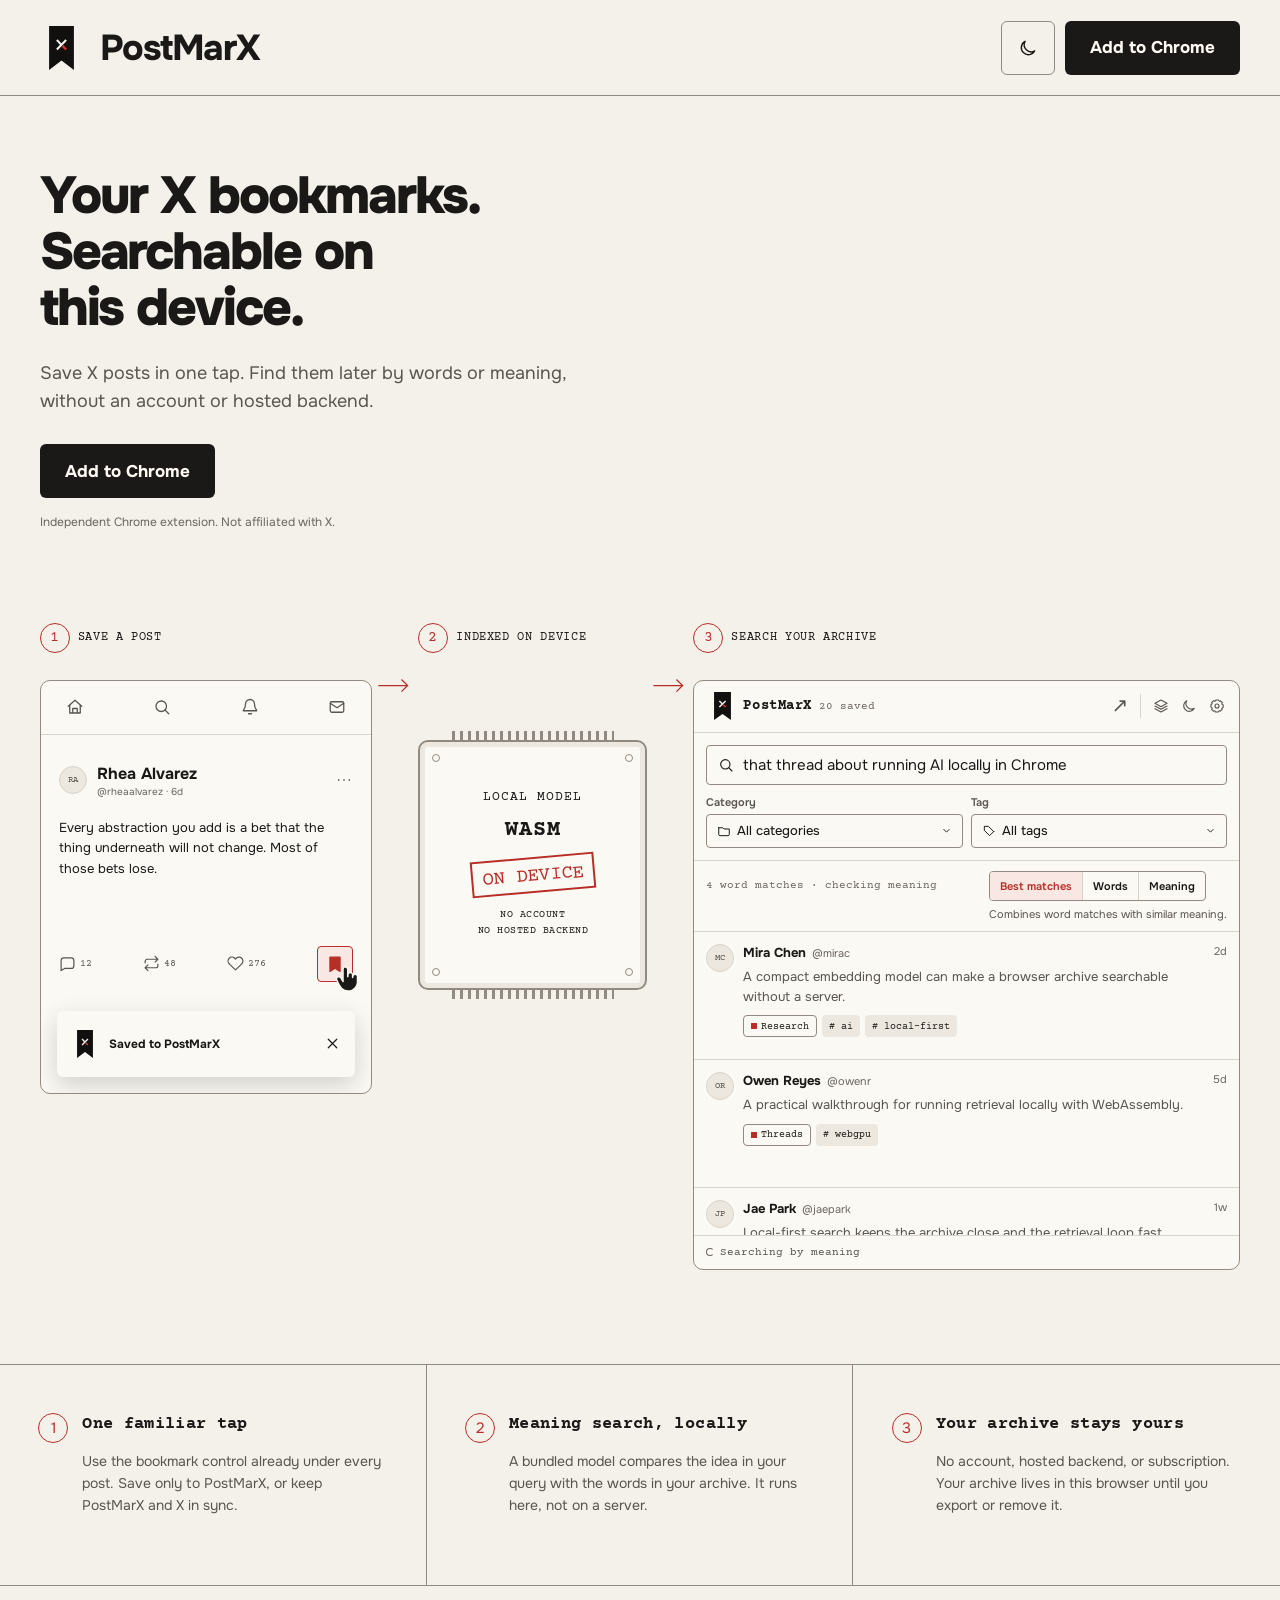
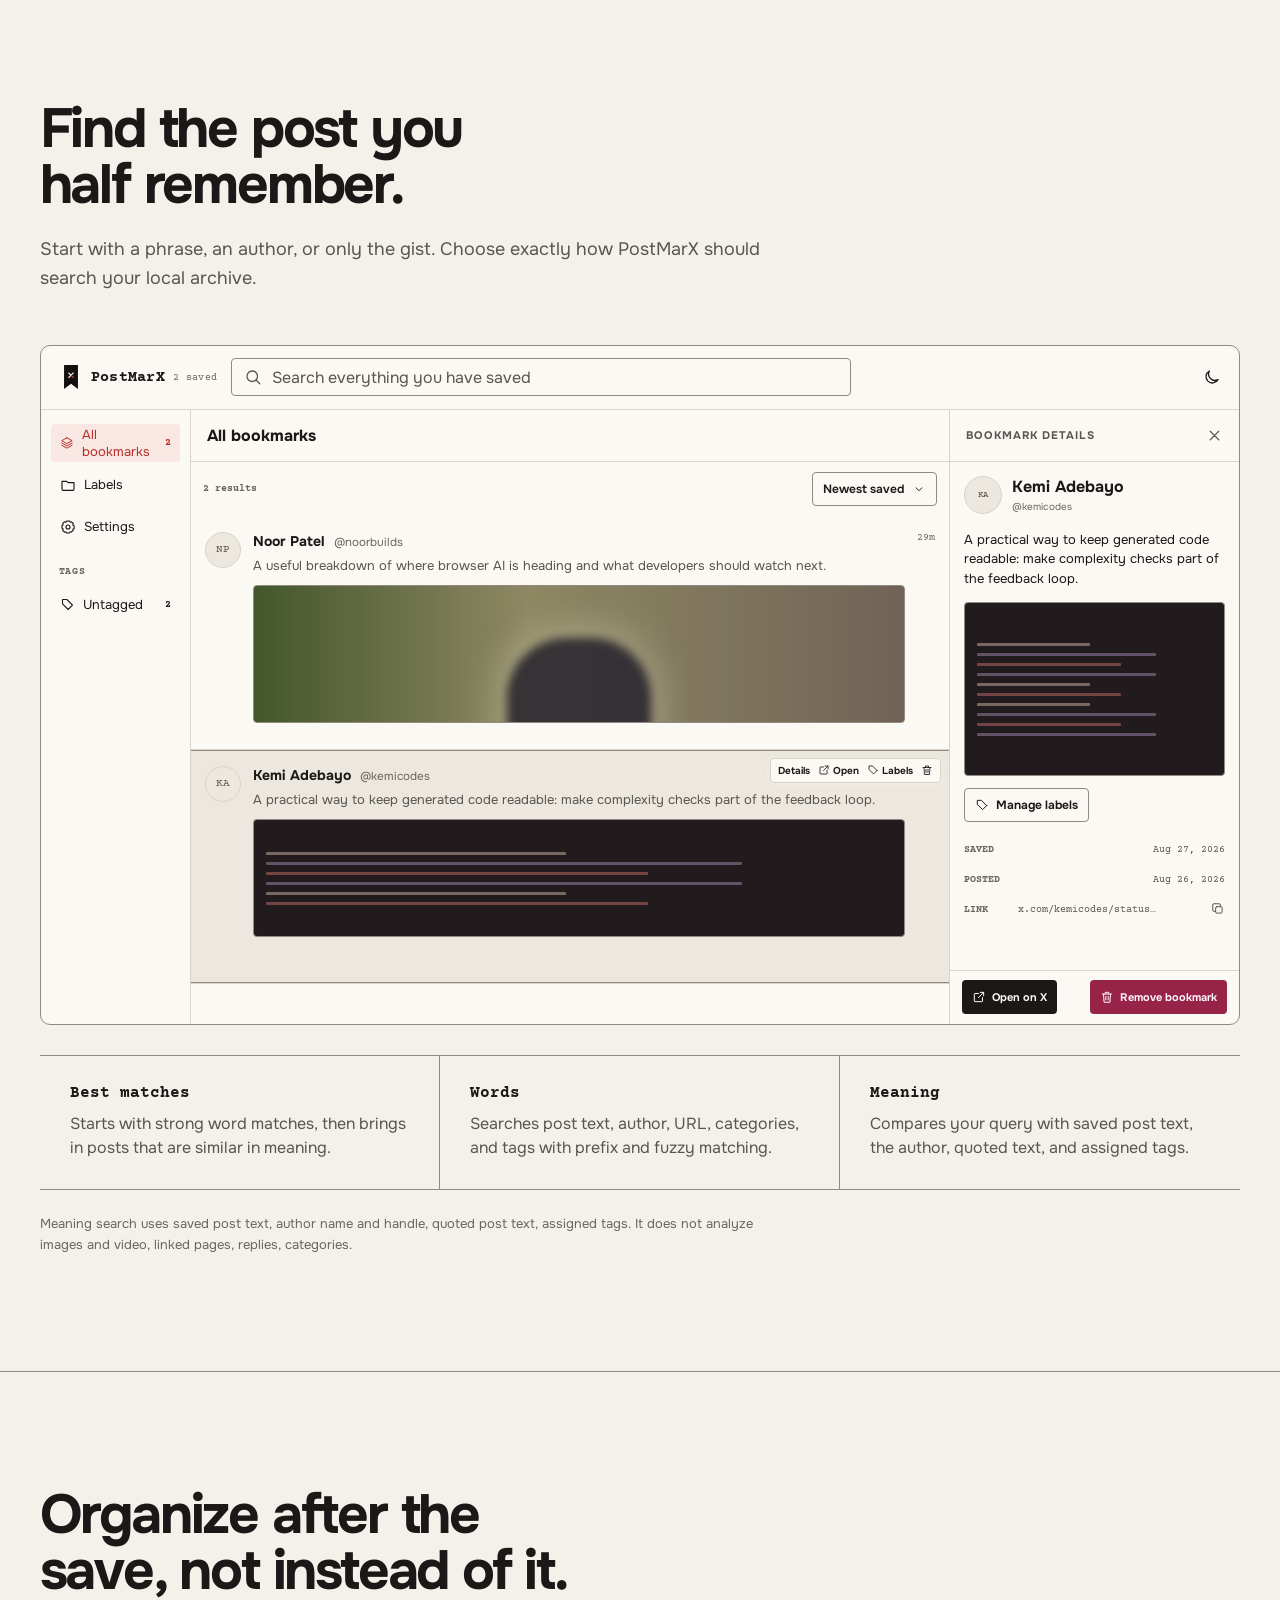
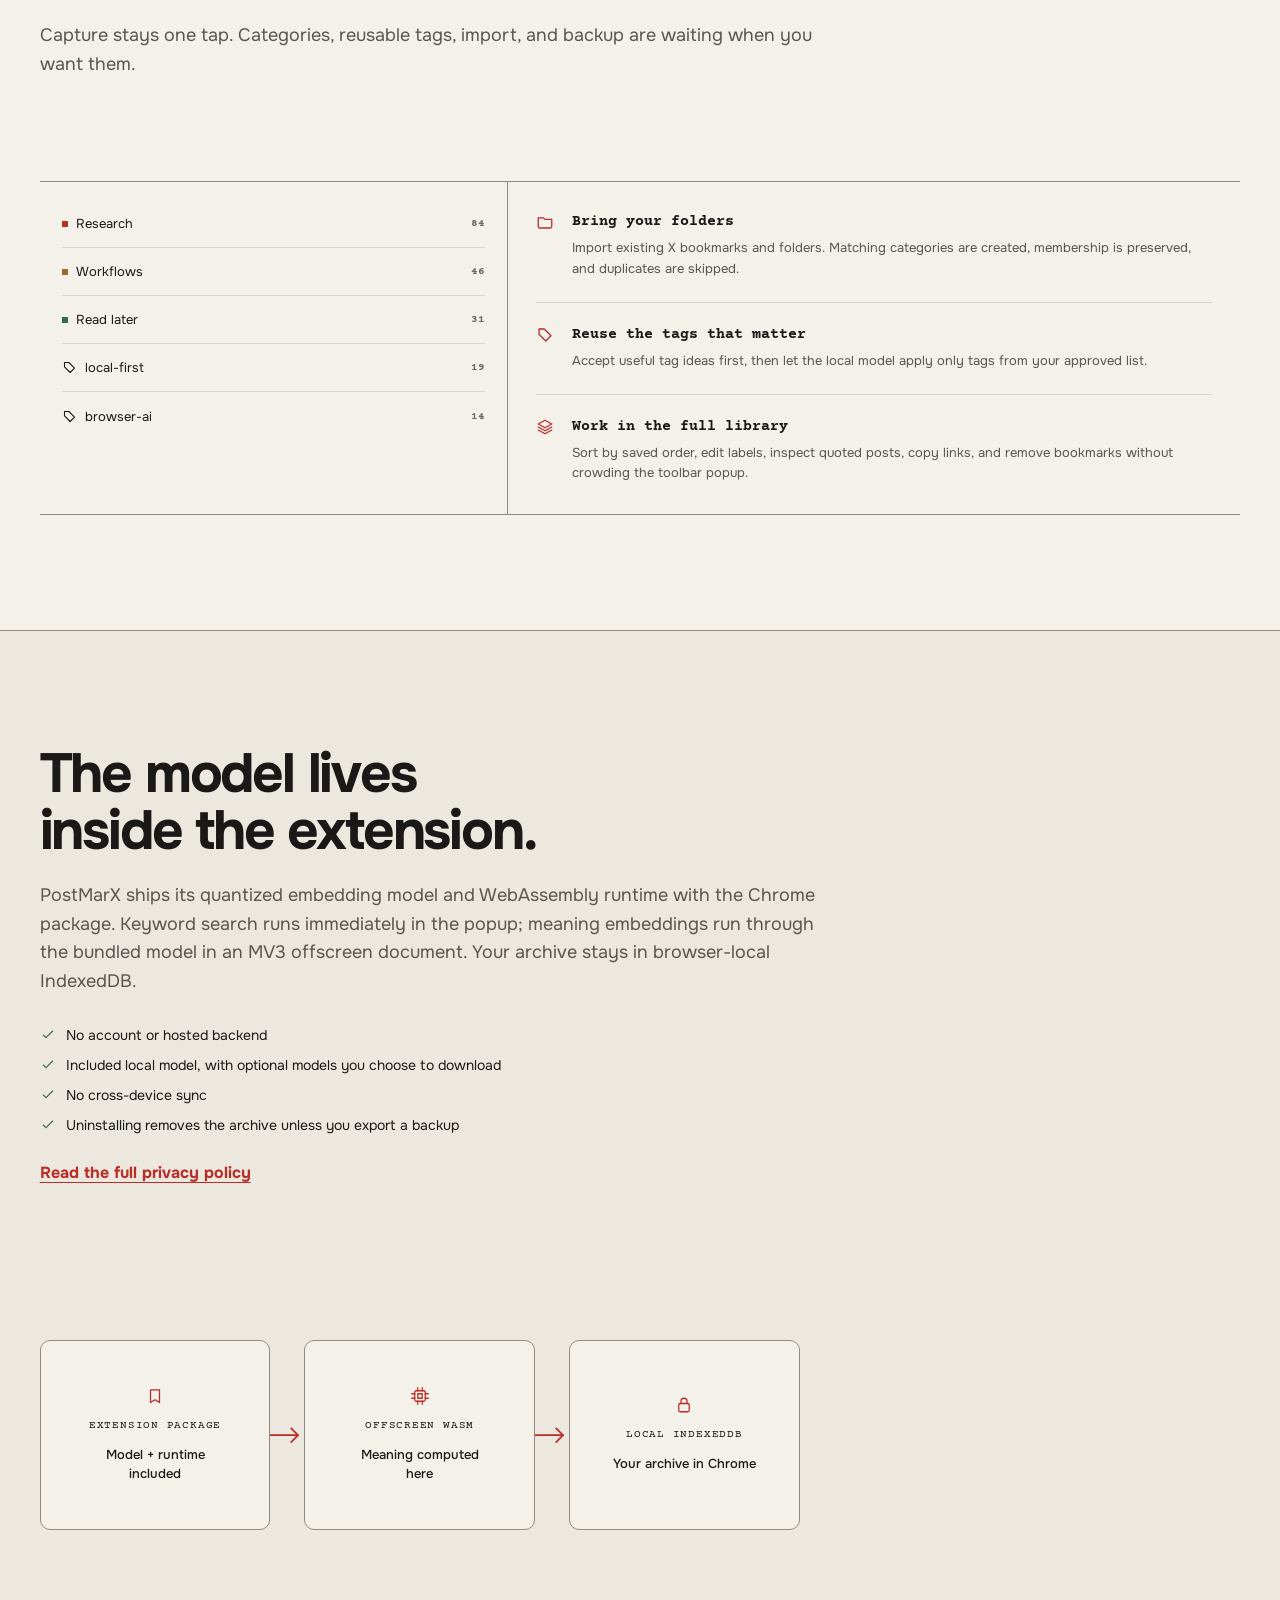
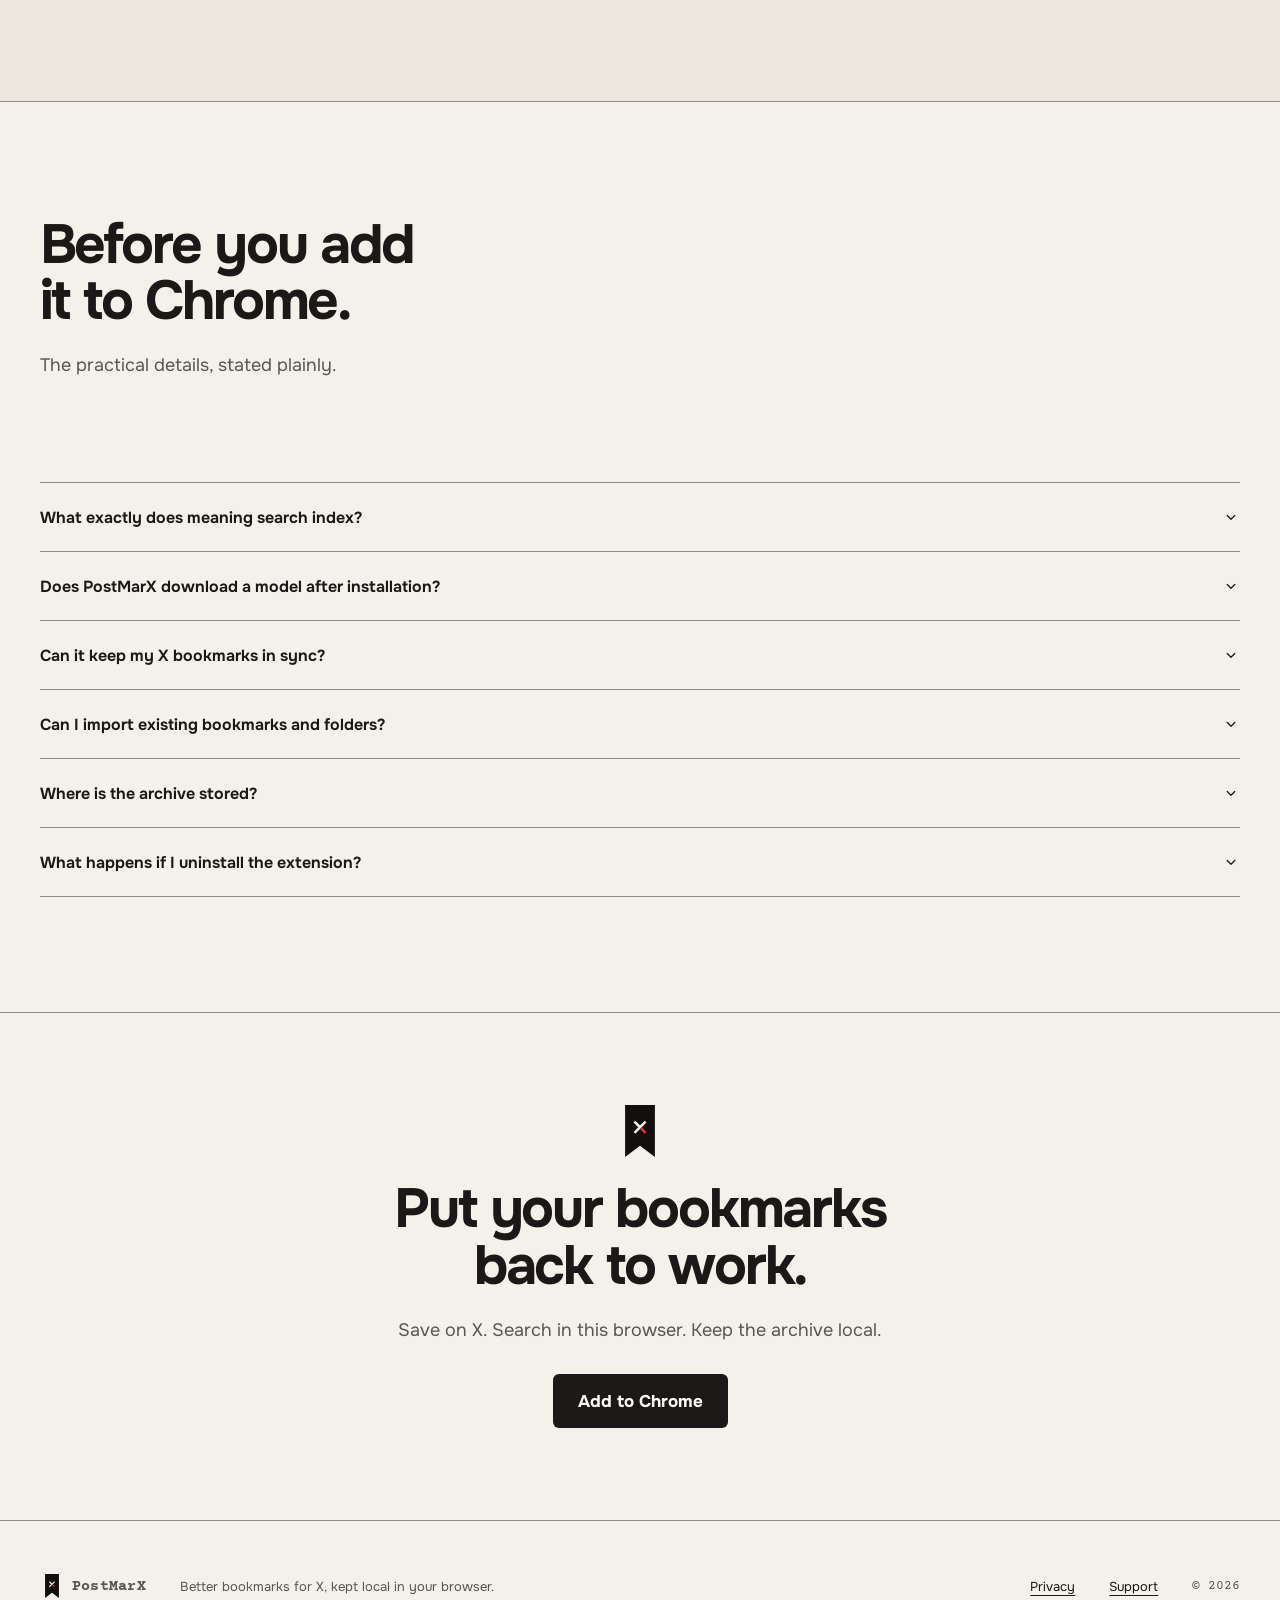
==== commit fcebf01d: "Deploy website 8768e1ca1c2a" ====
--- a/index.html
+++ b/index.html
@@ -10,8 +10,8 @@
     />
     <link rel="icon" type="image/png" href="./icon-32.png" sizes="32x32" />
     <title>PostMarX | Better Bookmarks for X</title>
-    <script type="module" crossorigin src="./assets/main-hSiP3x1t.js"></script>
-    <link rel="stylesheet" crossorigin href="./assets/main-DnCQyGEs.css">
+    <script type="module" crossorigin src="./assets/main-QLhbgaQx.js"></script>
+    <link rel="stylesheet" crossorigin href="./assets/main-zITlwWEI.css">
   </head>
   <body>
     <div id="app"></div>
--- a/assets/main-zITlwWEI.css
+++ b/assets/main-zITlwWEI.css
@@ -0,0 +1 @@
+:root,[data-theme=light]{--lightningcss-light:initial;--lightningcss-dark: ;color-scheme:light;--pmx-bg:#f4f1ea;--pmx-surface:#fbf9f4;--pmx-surface-2:#ece8df;--pmx-surface-3:#ded9cf;--pmx-line:#d9d4ca;--pmx-line-strong:#928a80;--pmx-text:#1b1917;--pmx-text-2:#595550;--pmx-text-3:#6b665f;--pmx-action:#1b1917;--pmx-action-hover:#302c28;--pmx-on-action:#fff9f3;--pmx-accent:#b92d27;--pmx-accent-wash:#f8e7e3;--pmx-accent-line:#e2aca6;--pmx-danger:#972348;--pmx-danger-hover:#7e1a3b;--pmx-danger-wash:#f7e8ed;--pmx-on-danger:#fff7fa;--pmx-ok:#356b49;--pmx-radius-sm:4px;--pmx-radius:6px;--pmx-radius-lg:10px;--pmx-ease:cubic-bezier(.2, 0, 0, 1)}[data-theme=dark]{--lightningcss-light: ;--lightningcss-dark:initial;color-scheme:dark;--pmx-bg:#12110f;--pmx-surface:#1a1816;--pmx-surface-2:#24211e;--pmx-surface-3:#302c28;--pmx-line:#34302c;--pmx-line-strong:#777069;--pmx-text:#f3efe7;--pmx-text-2:#c1bab0;--pmx-text-3:#9d958b;--pmx-action:#e4ded4;--pmx-action-hover:#f3efe7;--pmx-on-action:#181614;--pmx-accent:#f06b62;--pmx-accent-wash:#3b211f;--pmx-accent-line:#80423e;--pmx-danger:#ff84a6;--pmx-danger-hover:#ffa0b9;--pmx-danger-wash:#3a1d29;--pmx-on-danger:#240b14;--pmx-ok:#76c690}@media (prefers-color-scheme:dark){:root:not([data-theme]){--lightningcss-light: ;--lightningcss-dark:initial;color-scheme:dark;--pmx-bg:#12110f;--pmx-surface:#1a1816;--pmx-surface-2:#24211e;--pmx-surface-3:#302c28;--pmx-line:#34302c;--pmx-line-strong:#777069;--pmx-text:#f3efe7;--pmx-text-2:#c1bab0;--pmx-text-3:#9d958b;--pmx-action:#e4ded4;--pmx-action-hover:#f3efe7;--pmx-on-action:#181614;--pmx-accent:#f06b62;--pmx-accent-wash:#3b211f;--pmx-accent-line:#80423e;--pmx-danger:#ff84a6;--pmx-danger-hover:#ffa0b9;--pmx-danger-wash:#3a1d29;--pmx-on-danger:#240b14;--pmx-ok:#76c690}}@font-face{font-family:Onest;src:url(./Onest-Variable-CUIqqgP9.woff2)format("woff2");font-weight:100 900;font-style:normal;font-display:swap}@font-face{font-family:Courier Prime;src:url(./CourierPrime-Regular-DXo6U2x0.ttf)format("truetype");font-weight:400;font-style:normal;font-display:swap}@font-face{font-family:Courier Prime;src:url(./CourierPrime-Bold-CsRXgBhi.ttf)format("truetype");font-weight:700;font-style:normal;font-display:swap}:root{font-synthesis:none;text-rendering:optimizelegibility;scroll-behavior:smooth;--font-voice:"Courier Prime", "Courier New", monospace;--page-gutter:clamp(24px, 3.1vw, 52px);--page-max:1536px;font-family:Onest,ui-sans-serif,system-ui,sans-serif}*{box-sizing:border-box}.sr-only{clip:rect(0, 0, 0, 0);white-space:nowrap;border:0;width:1px;height:1px;padding:0;position:absolute;overflow:hidden}html,body,#app{min-height:100%;margin:0}body{background:var(--pmx-bg);color:var(--pmx-text)}body,button,a{font-family:inherit}a{color:inherit;text-underline-offset:4px;text-decoration-thickness:1px}button{color:inherit}::selection{background:var(--pmx-accent);color:var(--pmx-on-action)}::-webkit-scrollbar{width:10px}::-webkit-scrollbar-track{background:var(--pmx-bg)}::-webkit-scrollbar-thumb{background:var(--pmx-line-strong);border:3px solid var(--pmx-bg)}:focus-visible{outline:2px solid var(--pmx-accent);outline-offset:3px}[data-anchor-focus]:focus{outline:2px solid var(--pmx-accent);outline-offset:8px}.site-shell{background:var(--pmx-bg);min-width:320px;overflow:clip}.site-header{width:min(100%, var(--page-max));min-height:96px;padding:0 var(--page-gutter);border-bottom:1px solid var(--pmx-line-strong);grid-template-columns:1fr auto auto;align-items:center;gap:clamp(28px,4vw,68px);margin:0 auto;display:grid}.site-brand{letter-spacing:-.035em;align-items:center;gap:16px;width:fit-content;font-size:36px;font-weight:760;text-decoration:none;display:inline-flex}.brand-mark{object-fit:contain}.site-brand__mark{width:44px;height:44px}[data-theme=dark] .brand-mark{content:url("data:image/svg+xml,%3csvg%20xmlns='http://www.w3.org/2000/svg'%20width='537.5579'%20height='925.6'%20viewBox='243.2211%2049.2000%20537.5579%20925.6000'%3e%3ctitle%3ePostMarX%20Dark%20Icon%3c/title%3e%3cdesc%3eCanonical%20PostMarX%20bookmark%20icon.%3c/desc%3e%3cpath%20class='ribbon'%20d='%20M%20245.2211%2051.2000%20H%20778.7789%20V%20972.8000%20L%20512%20773.3895%20L%20245.2211%20972.8000%20Z'%20fill='%23F2EFE8'/%3e%3cg%20%3e%3cline%20x1='412.2947'%20y1='544.3368'%20x2='611.7053'%20y2='344.9263'%20stroke='%2311100F'%20stroke-width='45.8105'%20stroke-linecap='butt'/%3e%3cline%20x1='412.2947'%20y1='344.9263'%20x2='503.9158'%20y2='436.5474'%20stroke='%2311100F'%20stroke-width='45.8105'%20stroke-linecap='butt'/%3e%3cline%20x1='534.9053'%20y1='467.5368'%20x2='611.7053'%20y2='544.3368'%20stroke='%23E2342D'%20stroke-width='45.8105'%20stroke-linecap='butt'/%3e%3c/g%3e%3c/svg%3e")}.site-brand--small{font-family:var(--font-voice);letter-spacing:.02em;gap:8px;font-size:15px;font-weight:700}.site-brand--small .site-brand__mark{width:24px;height:24px}.site-header nav{align-items:center;gap:clamp(24px,3vw,46px);display:flex}.site-header nav a{align-items:center;min-height:44px;font-size:17px;text-decoration:none;display:inline-flex}.site-header nav a:hover{color:var(--pmx-accent)}.site-header__actions{align-items:center;gap:10px;display:flex}.theme-toggle{border:1px solid var(--pmx-line-strong);border-radius:var(--pmx-radius);width:54px;height:54px;color:var(--pmx-text);cursor:pointer;transition:background .14s var(--pmx-ease), transform .14s var(--pmx-ease);background:0 0;place-items:center;padding:0;display:grid}.theme-toggle:hover{background:var(--pmx-surface-2)}.theme-toggle:active{transform:translateY(1px)}.chrome-cta,.secondary-action{background:var(--pmx-action);width:fit-content;min-height:54px;color:var(--pmx-on-action);border-radius:var(--pmx-radius);transition:background .14s var(--pmx-ease), transform .14s var(--pmx-ease);justify-content:center;align-items:center;padding:0 25px;font-size:17px;font-weight:720;text-decoration:none;display:inline-flex}.chrome-cta:hover{background:var(--pmx-action-hover);transform:translateY(-1px)}.chrome-cta:active{transform:translateY(1px)}.site-header__cta{min-height:54px}.hero{width:min(100%, var(--page-max));min-height:706px;padding:44px var(--page-gutter) 40px;grid-template-columns:minmax(405px,.86fr) minmax(880px,2.14fr);align-items:center;gap:clamp(24px,2.6vw,44px);margin:0 auto;display:grid}.hero__copy{align-self:center;padding-bottom:12px}.hero__copy h1{letter-spacing:-.04em;text-wrap:nowrap;width:max-content;max-width:none;margin:0 0 24px;font-size:clamp(48px,3.52vw,54px);font-weight:840;line-height:1.08}.hero__copy h1 span{white-space:nowrap}.hero__copy>p{max-width:32ch;color:var(--pmx-text-2);margin:0 0 28px;font-size:18px;line-height:1.55}.hero__copy small{color:var(--pmx-text-3);margin-top:16px;font-size:12px;display:block}.product-flow{grid-template-columns:minmax(235px,.9fr) 38px minmax(170px,.62fr) 38px minmax(400px,1.48fr);align-items:start;gap:10px;width:100%;margin:0;display:grid}.flow-stage{min-width:0}.stage-legend{min-height:52px;font-family:var(--font-voice);text-transform:uppercase;letter-spacing:.08em;white-space:nowrap;align-items:center;gap:12px;margin:0 0 16px;display:flex}.stage-legend span,.proof-strip article>span{border:1px solid var(--pmx-accent);width:30px;height:30px;color:var(--pmx-accent);border-radius:50%;flex:none;place-items:center;font-size:15px;display:grid}.stage-legend b{font-size:14px;font-weight:400}.save-card{border:1px solid var(--pmx-line-strong);border-radius:var(--pmx-radius-lg);background:var(--pmx-surface);flex-direction:column;height:414px;display:flex;overflow:hidden}.save-card__chrome{border-bottom:1px solid var(--pmx-line);min-height:54px;color:var(--pmx-text-2);justify-content:space-between;align-items:center;padding:0 25px;display:flex}.save-card__post{padding:28px 18px 20px}.save-card__author,.library-demo__detail-author{align-items:center;gap:10px;display:flex}.save-card__author>p,.library-demo__detail-author p{gap:1px;min-width:0;margin:0;display:grid}.save-card__author strong,.save-card__author small{white-space:nowrap;text-overflow:ellipsis;overflow:hidden}.save-card__author small,.library-demo__detail-author small{color:var(--pmx-text-3);font-size:10px}.save-card__author>svg{margin-left:auto}.save-card__post>p{min-height:118px;margin:20px 0 10px;font-size:13px;line-height:1.6}.save-card__actions{color:var(--pmx-text-2);font-family:var(--font-voice);justify-content:space-between;align-items:center;font-size:10px;display:flex}.save-card__actions>span{align-items:center;gap:4px;display:inline-flex}.save-card__bookmark{border:1px solid var(--pmx-accent);border-radius:var(--pmx-radius-sm);background:var(--pmx-accent-wash);width:36px;height:36px;color:var(--pmx-accent);place-items:center;position:relative;display:grid!important}.save-card__bookmark-glyph{fill:currentColor}.save-card__click-pointer{z-index:1;color:var(--pmx-text);filter:drop-shadow(-1px 0 var(--pmx-surface)) drop-shadow(1px 0 var(--pmx-surface)) drop-shadow(0 -1px var(--pmx-surface)) drop-shadow(0 1px var(--pmx-surface));pointer-events:none;position:absolute;top:19px;left:16px}.save-card__toast{border-radius:var(--pmx-radius);background:var(--pmx-surface);grid-template-columns:auto 1fr auto;align-items:center;gap:10px;min-height:66px;margin:auto 16px 16px;padding:10px 14px;font-size:12px;display:grid;box-shadow:0 8px 24px #1b19172e}.save-card__toast-mark{width:28px;height:28px}.flow-arrow{color:var(--pmx-accent);margin-top:66px;overflow:hidden}.flow-arrow svg,.local-path>svg{fill:none;stroke:currentColor;stroke-width:2px;stroke-linecap:square;stroke-linejoin:miter;width:100%;display:block}.flow-arrow svg{animation:route-signal .82s var(--pmx-ease) both}@keyframes route-signal{0%{clip-path:inset(0 100% 0 0)}to{clip-path:inset(0)}}.model-plate{border:2px solid var(--pmx-line-strong);border-radius:var(--pmx-radius-lg);background:var(--pmx-surface);height:250px;box-shadow:inset 0 0 0 5px var(--pmx-surface-2);font-family:var(--font-voice);text-align:center;flex-direction:column;justify-content:center;align-items:center;gap:14px;margin-top:76px;display:flex;position:relative}.model-plate:before,.model-plate:after{content:"";background:repeating-linear-gradient(90deg, var(--pmx-line-strong) 0 3px, transparent 3px 8px);width:72%;height:10px;position:absolute;left:14%}.model-plate:before{top:-11px}.model-plate:after{bottom:-11px}.model-plate>span{letter-spacing:.08em;font-size:13px}.model-plate>strong{letter-spacing:.05em;font-size:22px}.model-plate>b{border:2px solid var(--pmx-accent);color:var(--pmx-accent);letter-spacing:.02em;padding:7px 9px 4px;font-size:19px;font-weight:400;transform:rotate(-5deg)}.model-plate>small{letter-spacing:.05em;font-size:10px;line-height:1.65}.model-plate__pin{border:1px solid var(--pmx-line-strong);border-radius:50%;width:8px;height:8px;position:absolute}.model-plate__pin--one{top:12px;left:12px}.model-plate__pin--two{top:12px;right:12px}.model-plate__pin--three{bottom:12px;left:12px}.model-plate__pin--four{bottom:12px;right:12px}.search-demo{border:1px solid var(--pmx-line-strong);border-radius:var(--pmx-radius-lg);background:var(--pmx-surface);flex-direction:column;height:590px;font-size:13px;display:flex;overflow:hidden}.search-demo__header{border-bottom:1px solid var(--pmx-line);justify-content:space-between;align-items:center;min-height:52px;padding:0 14px;display:flex}.search-demo__brand,.search-demo__tools,.search-demo__author,.search-demo__chips,.search-demo__status>span,.library-demo__status>span{align-items:center;display:flex}.search-demo__brand{font-family:var(--font-voice);gap:7px}.search-demo__brand strong{letter-spacing:.04em;font-size:14px}.search-demo__brand span{color:var(--pmx-text-3);font-size:11px}.search-demo__mark{width:28px;height:28px}.search-demo__tools{color:var(--pmx-text-2);gap:12px}.search-demo__tools:before{content:"↗";border-right:1px solid var(--pmx-line);align-items:center;min-height:24px;padding-right:12px;font-size:20px;line-height:1;display:inline-flex}.search-demo__tools svg{width:16px;height:16px}.search-demo__controls{border-bottom:1px solid var(--pmx-line);padding:12px}.search-demo__query{border:1px solid var(--pmx-line-strong);border-radius:var(--pmx-radius-sm);white-space:nowrap;align-items:center;gap:9px;min-height:40px;padding:0 11px;font-size:15px;display:flex;overflow:hidden}.search-demo__query span{text-overflow:ellipsis;overflow:hidden}.search-demo__filters{grid-template-columns:1fr 1fr;gap:8px;margin-top:10px;display:grid}.search-demo__filter{grid-template-columns:minmax(0,1fr);gap:5px;min-width:0;display:grid}.search-demo__filter small{color:var(--pmx-text-2);grid-column:1;font-size:11px;font-weight:600}.search-demo__filter b{border:1px solid var(--pmx-line-strong);border-radius:var(--pmx-radius-sm);grid-area:2/1;align-items:center;gap:6px;min-height:34px;padding:0 34px 0 10px;font-size:13px;font-weight:450;display:flex}.search-demo__filter>svg{pointer-events:none;grid-area:2/1;place-self:center end;margin-right:10px}.search-demo__summary{grid-template-columns:minmax(max-content,1fr) auto;align-items:start;gap:6px 12px;padding:10px 12px;display:grid}.search-demo__summary>span{color:var(--pmx-text-3);font-family:var(--font-voice);align-self:center;font-size:11px}.search-demo__modes,.mode-switch{border:1px solid var(--pmx-line-strong);border-radius:var(--pmx-radius-sm);width:fit-content;margin:0;display:flex;overflow:hidden}.search-demo__modes span,.mode-switch span{border-right:1px solid var(--pmx-line);align-items:center;min-height:28px;padding:0 10px;font-size:11px;font-weight:600;display:inline-flex}.search-demo__modes span:last-child,.mode-switch span:last-child{border-right:0}.search-demo__modes span[data-active=true],.mode-switch span[data-active=true]{background:var(--pmx-accent-wash);color:var(--pmx-accent)}.search-demo__summary p{color:var(--pmx-text-2);text-align:right;grid-column:2;margin:0;font-size:11px;line-height:1.35}.search-demo__results{flex:1;min-height:0;overflow:hidden}.search-demo__result{border-top:1px solid var(--pmx-line);grid-template-columns:28px 1fr auto;align-items:start;gap:9px;min-height:128px;padding:12px;display:grid}.search-demo__avatar{border:1px solid var(--pmx-line);background:var(--pmx-surface-2);width:28px;height:28px;color:var(--pmx-text-2);font-family:var(--font-voice);border-radius:50%;place-items:center;font-size:9px;display:grid}.search-demo__result-copy{min-width:0}.search-demo__author{gap:6px}.search-demo__author strong{font-size:13px}.search-demo__author span,.search-demo__result>time{color:var(--pmx-text-3);font-size:11px}.search-demo__result-copy>p{color:var(--pmx-text-2);margin:6px 0 9px;font-size:13px;line-height:1.5}.search-demo__chips{flex-wrap:wrap;gap:5px}.search-demo__chip{border-radius:var(--pmx-radius-sm);background:var(--pmx-surface-2);min-height:22px;font-family:var(--font-voice);align-items:center;gap:4px;padding:0 7px;font-size:10px;display:inline-flex}.search-demo__chip[data-category=true]{border:1px solid var(--pmx-line-strong);background:0 0}.search-demo__chip i,.library-demo__sidebar i,.library-demo__detail i,.organize-docket__rail i{background:var(--pmx-accent);width:6px;height:6px;display:inline-block}i[data-color=ochre]{background:#9b6d24}i[data-color=green]{background:var(--pmx-ok)}.search-demo__status,.library-demo__status{border-top:1px solid var(--pmx-line);min-height:34px;font-family:var(--font-voice);color:var(--pmx-text-2);white-space:nowrap;justify-content:space-between;align-items:center;padding:0 12px;font-size:11px;display:flex}.search-demo__status i,.library-demo__status i{border:1px solid var(--pmx-ok);background:var(--pmx-ok);border-radius:50%;width:8px;height:8px;margin-right:6px}.search-demo__status .search-demo__status-spinner{border-color:var(--pmx-text-3);background:0 0;border-right-color:#0000}.proof-strip{width:min(100%, var(--page-max));border-top:1px solid var(--pmx-line-strong);border-bottom:1px solid var(--pmx-line-strong);grid-template-columns:repeat(3,1fr);min-height:222px;margin:0 auto;display:grid}.proof-strip article{border-right:1px solid var(--pmx-line-strong);grid-template-columns:30px 1fr;align-items:start;gap:14px;padding:48px clamp(26px,3vw,54px);display:grid}.proof-strip article:last-child{border-right:0}.proof-strip h2{font-family:var(--font-voice);letter-spacing:.02em;margin:2px 0 16px;font-size:17px}.proof-strip p{max-width:39ch;color:var(--pmx-text-2);margin:0;font-size:14px;line-height:1.6}.section{width:min(100%, var(--page-max));padding:clamp(84px, 9vw, 140px) var(--page-gutter);border-bottom:1px solid var(--pmx-line-strong);margin:0 auto}.section-heading{max-width:780px;margin-bottom:52px}.section-heading h2,.privacy-section h2,.install-section h2{letter-spacing:-.04em;text-wrap:balance;max-width:15ch;margin:0 0 22px;font-size:clamp(38px,4.3vw,68px);line-height:1.02}.section-heading>p,.privacy-section__copy>p,.install-section>p{max-width:65ch;color:var(--pmx-text-2);margin:0;font-size:18px;line-height:1.6}.library-demo{border:1px solid var(--pmx-line-strong);border-radius:var(--pmx-radius-lg);background:var(--pmx-surface);grid-template-rows:64px 1fr;grid-template-columns:190px minmax(440px,1fr) minmax(310px,.72fr);min-height:680px;margin:0;display:grid;overflow:hidden}.library-demo__header{border-bottom:1px solid var(--pmx-line);grid-column:1/-1;grid-template-columns:190px minmax(300px,620px) 1fr;align-items:center;gap:22px;padding:0 18px;display:grid}.library-demo__brand small{color:var(--pmx-text-3);font-family:var(--font-voice);white-space:nowrap;font-size:10px;font-weight:400}.library-demo__search{border:1px solid var(--pmx-line-strong);border-radius:var(--pmx-radius-sm);min-height:38px;color:var(--pmx-text-2);align-items:center;gap:10px;padding:0 12px;display:flex}.library-demo__theme{justify-self:end;place-items:center;display:grid}.library-demo__sidebar{border-right:1px solid var(--pmx-line);flex-direction:column;gap:4px;min-width:0;padding:14px 10px;font-size:13px;display:flex}.library-demo__sidebar>strong{color:var(--pmx-text-3);font-family:var(--font-voice);letter-spacing:.08em;margin:16px 8px 5px;font-size:10px}.library-demo__sidebar>span{border-radius:var(--pmx-radius-sm);align-items:center;gap:8px;min-height:38px;padding:0 9px;display:flex}.library-demo__sidebar>span[data-active=true]{background:var(--pmx-accent-wash);color:var(--pmx-accent)}.library-demo__sidebar b{font-family:var(--font-voice);margin-left:auto;font-size:10px}.library-demo__main{min-width:0;overflow:hidden}.library-demo__titlebar{border-bottom:1px solid var(--pmx-line);align-items:center;min-height:52px;padding:0 16px;font-size:16px;font-weight:720;display:flex}.library-demo__toolbar{justify-content:space-between;align-items:center;min-height:54px;padding:0 12px;display:flex}.library-demo__toolbar strong{color:var(--pmx-text-3);font-family:var(--font-voice);font-size:10px}.library-demo__toolbar>span{border:1px solid var(--pmx-line-strong);border-radius:var(--pmx-radius-sm);align-items:center;gap:8px;min-height:34px;padding:0 10px;font-size:12px;font-weight:620;display:inline-flex}.library-demo__rows>article{border-bottom:1px solid var(--pmx-line);grid-template-columns:36px minmax(0,1fr) auto;align-content:start;gap:12px;min-height:234px;padding:16px 14px;display:grid;position:relative}.library-demo__rows>article[data-selected=true]{background:var(--pmx-surface-2);box-shadow:inset 0 1px var(--pmx-line-strong), inset 0 -1px var(--pmx-line-strong)}.library-demo__rows .search-demo__avatar{width:36px;height:36px;font-size:11px}.library-demo__rows h3{margin:0;font-size:14px}.library-demo__rows h3 small{color:var(--pmx-text-3);margin-left:5px;font-weight:400}.library-demo__rows p{color:var(--pmx-text-2);margin:7px 0 10px;font-size:13px;line-height:1.45}.library-demo__rows time{color:var(--pmx-text-3);font-family:var(--font-voice);font-size:10px}.library-demo__row-copy{min-width:0}.library-demo__row-actions{border:1px solid var(--pmx-line);border-radius:var(--pmx-radius-sm);background:var(--pmx-surface);box-shadow:0 2px 7px color-mix(in srgb, var(--pmx-bg) 65%, transparent);align-items:center;gap:8px;padding:5px 7px;font-size:10px;font-weight:650;display:flex;position:absolute;top:8px;right:8px}.library-demo__row-actions span{white-space:nowrap;align-items:center;gap:3px;display:inline-flex}.library-demo__media{border:1px solid var(--pmx-line-strong);border-radius:var(--pmx-radius-sm);width:100%;height:138px;overflow:hidden}.library-demo__media--photo{background:linear-gradient(90deg, #33481ae6, #777144c7 42%, #615346e0), var(--pmx-surface-3)}.library-demo__media--photo span{filter:blur(5px);background:#2b2730e0;border-radius:42% 42% 12% 12%;width:22%;height:105%;margin:8% auto 0;display:block;box-shadow:0 0 34px 12px #e6e2cb4d}.library-demo__media--code{background:#211b1e;align-content:center;gap:7px;padding:12px;display:grid}.library-demo__media--code span{width:calc(48% + var(--code-line,0%));opacity:.66;background:#a89183;border-radius:1px;height:3px}.library-demo__media--code span:nth-child(2n){background:#846f8f;width:76%}.library-demo__media--code span:nth-child(3n){background:#9e5c58;width:61%}.library-demo__media--compact{height:118px}.library-demo__detail{border-left:1px solid var(--pmx-line);flex-direction:column;min-width:0;display:flex}.library-demo__detail>header{border-bottom:1px solid var(--pmx-line);min-height:52px;color:var(--pmx-text-2);letter-spacing:.08em;text-transform:uppercase;justify-content:space-between;align-items:center;padding:0 16px;font-size:11px;font-weight:700;display:flex}.library-demo__detail-body{flex:1;min-height:0;padding:16px}.library-demo__detail-author{align-items:center;gap:10px;display:flex}.library-demo__detail-author .search-demo__avatar{width:38px;height:38px}.library-demo__detail-author strong,.library-demo__detail-author small{display:block}.library-demo__detail-author p{margin:0}.library-demo__detail-author small{color:var(--pmx-text-3);margin-top:2px}.library-demo__detail-body>p{margin:16px 0 14px;font-size:13px;line-height:1.5}.library-demo__detail .library-demo__media{height:174px}.library-demo__manage-labels{border:1px solid var(--pmx-line-strong);border-radius:var(--pmx-radius-sm);align-items:center;gap:7px;width:fit-content;min-height:34px;margin:12px 0;padding:0 10px;font-size:12px;font-weight:650;display:inline-flex}.library-demo__detail dl{margin:0}.library-demo__detail dl>div{grid-template-columns:54px minmax(0,1fr);align-items:center;min-height:30px;font-size:10px;display:grid}.library-demo__detail dt{color:var(--pmx-text-3);font-family:var(--font-voice);text-transform:uppercase;font-weight:700}.library-demo__detail dd{min-width:0;color:var(--pmx-text-2);font-family:var(--font-voice);white-space:nowrap;text-overflow:ellipsis;justify-content:flex-end;align-items:center;gap:7px;margin:0;display:flex;overflow:hidden}.library-demo__icon-action{place-items:center;margin-left:auto;display:grid}.library-demo__detail-actions{border-top:1px solid var(--pmx-line);justify-content:space-between;align-items:center;gap:8px;min-height:54px;padding:0 16px;display:flex}.library-demo__detail-actions span{border-radius:var(--pmx-radius-sm);background:var(--pmx-action);min-height:34px;color:var(--pmx-on-action);white-space:nowrap;align-items:center;gap:6px;padding:0 10px;font-size:11px;font-weight:650;display:inline-flex}.library-demo__detail-actions span:last-child{background:var(--pmx-danger);color:var(--pmx-on-danger)}.mode-switch{margin:0}.mode-explanations{border-top:1px solid var(--pmx-line-strong);border-bottom:1px solid var(--pmx-line-strong);grid-template-columns:repeat(3,1fr);margin-top:30px;display:grid}.mode-explanations article{border-right:1px solid var(--pmx-line-strong);padding:28px 30px}.mode-explanations article:last-child{border-right:0}.mode-explanations h3{font-family:var(--font-voice);margin:0 0 10px;font-size:16px}.mode-explanations p{color:var(--pmx-text-2);margin:0;line-height:1.55}.scope-note{max-width:80ch;color:var(--pmx-text-3);margin:24px 0 0;font-size:13px;line-height:1.6}.organize-section{grid-template-columns:minmax(330px,.75fr) minmax(600px,1.25fr);gap:clamp(50px,8vw,130px);display:grid}.organize-section .section-heading{margin:0}.organize-docket{border-top:1px solid var(--pmx-line-strong);border-bottom:1px solid var(--pmx-line-strong);grid-template-columns:minmax(220px,.78fr) minmax(340px,1.22fr);display:grid}.organize-docket__rail{border-right:1px solid var(--pmx-line-strong);margin:0;padding:18px 22px}.organize-docket__rail>div{border-bottom:1px solid var(--pmx-line);justify-content:space-between;align-items:center;min-height:48px;font-size:13px;display:flex}.organize-docket__rail>div:last-child{border-bottom:0}.organize-docket__rail span{align-items:center;gap:8px;display:flex}.organize-docket__rail b{color:var(--pmx-text-3);font-family:var(--font-voice);font-size:11px}.organize-docket__copy{padding:8px 28px}.organize-docket__copy article{border-bottom:1px solid var(--pmx-line);grid-template-columns:24px 1fr;column-gap:12px;padding:23px 0;display:grid}.organize-docket__copy article:last-child{border-bottom:0}.organize-docket__copy svg{color:var(--pmx-accent);grid-row:1/3}.organize-docket__copy h3{font-family:var(--font-voice);margin:0 0 8px;font-size:15px}.organize-docket__copy p{color:var(--pmx-text-2);margin:0;font-size:13px;line-height:1.55}.privacy-section{background:var(--pmx-surface-2);grid-template-columns:minmax(360px,.78fr) minmax(650px,1.22fr);align-items:center;gap:clamp(50px,8vw,130px);display:grid}.privacy-section__copy ul{gap:12px;margin:30px 0 0;padding:0;list-style:none;display:grid}.privacy-section__copy li{align-items:center;gap:10px;font-size:14px;display:flex}.privacy-section__copy li svg{color:var(--pmx-ok)}.text-link{color:var(--pmx-accent);margin-top:28px;font-weight:700;display:inline-block}.local-path{grid-template-columns:repeat(3,minmax(150px,1fr) 46px);align-items:center;min-height:300px;margin:0;display:grid}.local-path>div{border:1px solid var(--pmx-line-strong);border-radius:var(--pmx-radius-lg);background:var(--pmx-bg);text-align:center;flex-direction:column;justify-content:center;align-items:center;gap:14px;min-height:190px;padding:30px 18px;display:flex}.local-path>div svg{color:var(--pmx-accent)}.local-path>div span{font-family:var(--font-voice);letter-spacing:.07em;font-size:11px}.local-path>div b{max-width:16ch;font-size:13px;font-weight:500;line-height:1.45}.local-path>svg{color:var(--pmx-accent)}.local-path>div:last-child{grid-column:5}.faq-section{grid-template-columns:minmax(340px,.75fr) minmax(560px,1.25fr);gap:clamp(60px,8vw,140px);display:grid}.faq-section .section-heading{margin:0}.faq-list{border-top:1px solid var(--pmx-line-strong)}.faq-list details{border-bottom:1px solid var(--pmx-line-strong)}.faq-list summary{cursor:pointer;justify-content:space-between;align-items:center;gap:20px;min-height:68px;font-weight:650;list-style:none;display:flex}.faq-list summary::-webkit-details-marker{display:none}.faq-list summary svg{transition:transform .14s var(--pmx-ease);flex:none}.faq-list details[open] summary svg{transform:rotate(180deg)}.faq-list details p{max-width:68ch;color:var(--pmx-text-2);margin:-4px 44px 24px 0;line-height:1.65}.install-section{width:min(100%, var(--page-max));min-height:490px;padding:92px var(--page-gutter);border-bottom:1px solid var(--pmx-line-strong);text-align:center;flex-direction:column;justify-content:center;align-items:center;margin:0 auto;display:flex}.install-section__mark{width:52px;height:52px;margin-bottom:24px}.install-section h2{max-width:16ch}.install-section>p{max-width:48ch;margin-bottom:30px}.secondary-action{color:var(--pmx-text);border:1px solid var(--pmx-line-strong);background:0 0}.secondary-action:hover{color:var(--pmx-accent);border-color:var(--pmx-accent)}.policy-page{width:min(100%, var(--page-max));padding:clamp(70px, 8vw, 126px) var(--page-gutter);border-bottom:1px solid var(--pmx-line-strong);margin:0 auto}.policy-page__hero{max-width:920px;margin-bottom:clamp(48px,6vw,88px)}.policy-page__eyebrow{color:var(--pmx-accent);font-family:var(--font-voice);letter-spacing:.08em;text-transform:uppercase;margin:0 0 18px;font-size:13px;font-weight:700}.policy-page__hero h1{letter-spacing:-.05em;margin:0 0 24px;font-size:clamp(50px,7vw,96px);line-height:.98}.policy-page__hero>p:last-child{max-width:68ch;color:var(--pmx-text-2);margin:0;font-size:clamp(17px,2vw,21px);line-height:1.65}.policy-page__grid,.support-grid{border-top:1px solid var(--pmx-line-strong);border-left:1px solid var(--pmx-line-strong);grid-template-columns:repeat(2,minmax(0,1fr));display:grid}.policy-card{border-right:1px solid var(--pmx-line-strong);border-bottom:1px solid var(--pmx-line-strong);background:var(--pmx-surface);min-width:0;padding:clamp(28px,3.5vw,52px)}.policy-card h2,.support-hub h2{font-family:var(--font-voice);letter-spacing:-.015em;margin:0 0 20px;font-size:clamp(19px,2vw,25px);line-height:1.25}.policy-card p,.policy-card li,.support-hub p{color:var(--pmx-text-2);font-size:15px;line-height:1.72}.policy-card p{margin:0 0 16px}.policy-card p:last-child{margin-bottom:0}.policy-card ol,.policy-card ul{margin:0;padding-left:1.35em}.policy-card li+li{margin-top:12px}.support-hub{border:1px solid var(--pmx-line-strong);background:var(--pmx-surface-2);grid-template-columns:minmax(0,1fr) auto;align-items:center;gap:clamp(28px,5vw,74px);margin-top:clamp(48px,6vw,80px);padding:clamp(30px,4vw,58px);display:grid}.support-hub h2{margin-bottom:12px}.support-hub p{max-width:68ch;margin:0}.support-hub .policy-page__eyebrow{color:var(--pmx-accent);margin-bottom:12px}.site-footer{width:min(100%, var(--page-max));min-height:130px;padding:28px var(--page-gutter);color:var(--pmx-text-2);grid-template-columns:auto 1fr auto auto auto;align-items:center;gap:34px;margin:0 auto;font-size:13px;display:grid}.site-footer p{margin:0}.site-footer>a:not(.site-brand){color:var(--pmx-text)}.site-footer>span{font-family:var(--font-voice)}@media (width<=1320px){.hero{grid-template-columns:300px minmax(0,1fr)}.hero__copy h1{font-size:52px}.product-flow{grid-template-columns:minmax(210px,.9fr) 28px minmax(150px,.62fr) 28px minmax(350px,1.48fr);gap:6px}.stage-legend{letter-spacing:.04em;gap:8px}.stage-legend b{font-size:12px}.library-demo{grid-template-columns:150px minmax(390px,1fr) 290px}.library-demo__header{grid-template-columns:150px minmax(300px,620px) 1fr}.library-demo__detail-body{padding:14px}.library-demo__detail-actions{padding:0 12px}.local-path{grid-template-columns:minmax(150px,1fr) 34px minmax(150px,1fr) 34px minmax(150px,1fr)}}@media (width<=1390px){.site-header{grid-template-columns:1fr auto}.site-header nav{display:none}.hero{grid-template-columns:1fr;padding-top:72px}.hero__copy{display:block}.hero__copy h1{grid-column:1/-1;width:auto;max-width:650px}.hero__copy>p{max-width:48ch}.product-flow{grid-template-columns:minmax(230px,.9fr) 34px minmax(170px,.62fr) 34px minmax(380px,1.48fr);margin-top:36px}.proof-strip{margin-top:54px}.organize-section,.privacy-section,.faq-section{grid-template-columns:1fr}.organize-section .section-heading,.faq-section .section-heading{margin-bottom:0}.local-path{max-width:760px}}@media (width<=1020px){.library-demo{grid-template-columns:155px minmax(0,1fr)}.library-demo__header{grid-template-columns:155px minmax(300px,1fr) auto}.library-demo__detail{display:none}}@media (width>=781px) and (width<=960px){.product-flow{grid-template-rows:auto 54px auto;grid-template-columns:minmax(300px,1fr) 46px minmax(220px,.72fr);gap:18px 14px}.flow-stage--save{grid-area:1/1}.flow-arrow--save-to-model{grid-area:1/2}.flow-stage--model{grid-area:1/3}.flow-arrow--model-to-search{grid-area:2/3;align-self:center;width:42px;margin:4px auto;transform:rotate(90deg)}.flow-stage--search{grid-area:3/1/auto/-1}.save-card{max-width:390px}.model-plate{min-width:220px}}@media (width<=780px){.site-header{gap:12px;min-height:76px}.site-brand{gap:9px;font-size:25px}.site-brand__mark{width:32px;height:32px}.theme-toggle{width:44px;height:44px}.site-header__cta{min-height:44px;padding:0 15px;font-size:14px}.hero{min-height:auto;padding-top:54px}.hero__copy{display:block}.hero__copy h1{width:max-content;max-width:none;font-size:clamp(43px,12vw,62px)}.hero__copy>p{font-size:17px}.product-flow{flex-direction:column;align-items:stretch;gap:22px;display:flex}.flow-stage{width:100%}.stage-legend{min-height:40px;margin-bottom:10px}.flow-arrow{width:42px;margin:-2px auto;transform:rotate(90deg)}.save-card{max-width:390px;margin:0 auto}.model-plate{width:min(100%,280px);height:230px;margin:0 auto}.search-demo{height:590px}.proof-strip{grid-template-columns:1fr;margin-top:80px}.proof-strip article{border-right:0;border-bottom:1px solid var(--pmx-line-strong)}.proof-strip article:last-child{border-bottom:0}.section{padding-top:80px;padding-bottom:80px}.section-heading h2,.privacy-section h2,.install-section h2{font-size:clamp(38px,10vw,54px)}.section-heading>p,.privacy-section__copy>p,.install-section>p{font-size:16px}.library-demo{grid-template-rows:auto auto 1fr;grid-template-columns:1fr;min-height:640px}.library-demo__header{grid-column:1;grid-template-columns:1fr auto;gap:12px;padding:12px}.library-demo__header .site-brand{display:none}.library-demo__search{grid-column:1}.library-demo__theme{grid-area:1/2}.library-demo__sidebar{border-right:0;border-bottom:1px solid var(--pmx-line);flex-direction:row;padding:10px 12px;overflow:auto}.library-demo__sidebar>strong{display:none}.library-demo__sidebar>span{flex:none}.library-demo__toolbar{min-height:54px;padding:0 12px}.library-demo__rows>article{min-height:220px}.library-demo__row-actions{display:none}.mode-explanations{grid-template-columns:1fr}.mode-explanations article{border-right:0;border-bottom:1px solid var(--pmx-line-strong)}.mode-explanations article:last-child{border-bottom:0}.organize-docket{grid-template-columns:1fr}.organize-docket__rail{border-right:0;border-bottom:1px solid var(--pmx-line-strong)}.local-path{flex-direction:column;gap:12px;display:flex}.local-path>div{width:100%;min-height:150px}.local-path>svg{width:38px;transform:rotate(90deg)}.site-footer{grid-template-columns:1fr auto;gap:18px}.site-footer p{grid-area:2/1/auto/-1}.policy-page__grid,.support-grid,.support-hub{grid-template-columns:1fr}}@media (width<=420px){:root{--page-gutter:18px}.site-header{padding-right:12px}.site-brand{font-size:21px}.site-header__actions{gap:6px}.theme-toggle{width:40px;height:40px}.site-header__cta{padding:0 12px}.hero__copy h1{letter-spacing:-.035em;text-wrap:balance;width:auto;font-size:clamp(39px,11vw,46px)}.hero__copy h1 span{white-space:normal}.search-demo__tools{gap:9px}.search-demo__summary{grid-template-columns:1fr}.search-demo__modes,.search-demo__summary p{grid-column:1}.search-demo__summary p{text-align:left}.search-demo__result{grid-template-columns:28px 1fr}.search-demo__result>time,.library-demo__toolbar>span{display:none}.library-demo__rows>article{grid-template-columns:34px 1fr}.library-demo__rows time{display:none}.organize-docket__copy{padding:8px 18px}.faq-list summary{font-size:14px}.site-footer{grid-template-columns:1fr}.site-footer>a:not(.site-brand),.site-footer>span{width:fit-content}}@media (prefers-reduced-motion:reduce){:root{scroll-behavior:auto}*,:before,:after{transition-duration:.01ms!important;animation-duration:.01ms!important;animation-iteration-count:1!important}}@media (prefers-color-scheme:dark){:root:not([data-theme]) .brand-mark{content:url("data:image/svg+xml,%3csvg%20xmlns='http://www.w3.org/2000/svg'%20width='537.5579'%20height='925.6'%20viewBox='243.2211%2049.2000%20537.5579%20925.6000'%3e%3ctitle%3ePostMarX%20Dark%20Icon%3c/title%3e%3cdesc%3eCanonical%20PostMarX%20bookmark%20icon.%3c/desc%3e%3cpath%20class='ribbon'%20d='%20M%20245.2211%2051.2000%20H%20778.7789%20V%20972.8000%20L%20512%20773.3895%20L%20245.2211%20972.8000%20Z'%20fill='%23F2EFE8'/%3e%3cg%20%3e%3cline%20x1='412.2947'%20y1='544.3368'%20x2='611.7053'%20y2='344.9263'%20stroke='%2311100F'%20stroke-width='45.8105'%20stroke-linecap='butt'/%3e%3cline%20x1='412.2947'%20y1='344.9263'%20x2='503.9158'%20y2='436.5474'%20stroke='%2311100F'%20stroke-width='45.8105'%20stroke-linecap='butt'/%3e%3cline%20x1='534.9053'%20y1='467.5368'%20x2='611.7053'%20y2='544.3368'%20stroke='%23E2342D'%20stroke-width='45.8105'%20stroke-linecap='butt'/%3e%3c/g%3e%3c/svg%3e")}}@media (forced-colors:active){.chrome-cta,.secondary-action,.save-card,.search-demo,.library-demo,.local-path>div,.policy-card,.support-hub{border:1px solid canvastext}.flow-arrow,.local-path>svg,.organize-docket__copy svg{color:linktext}:focus-visible{outline-color:highlight}}
